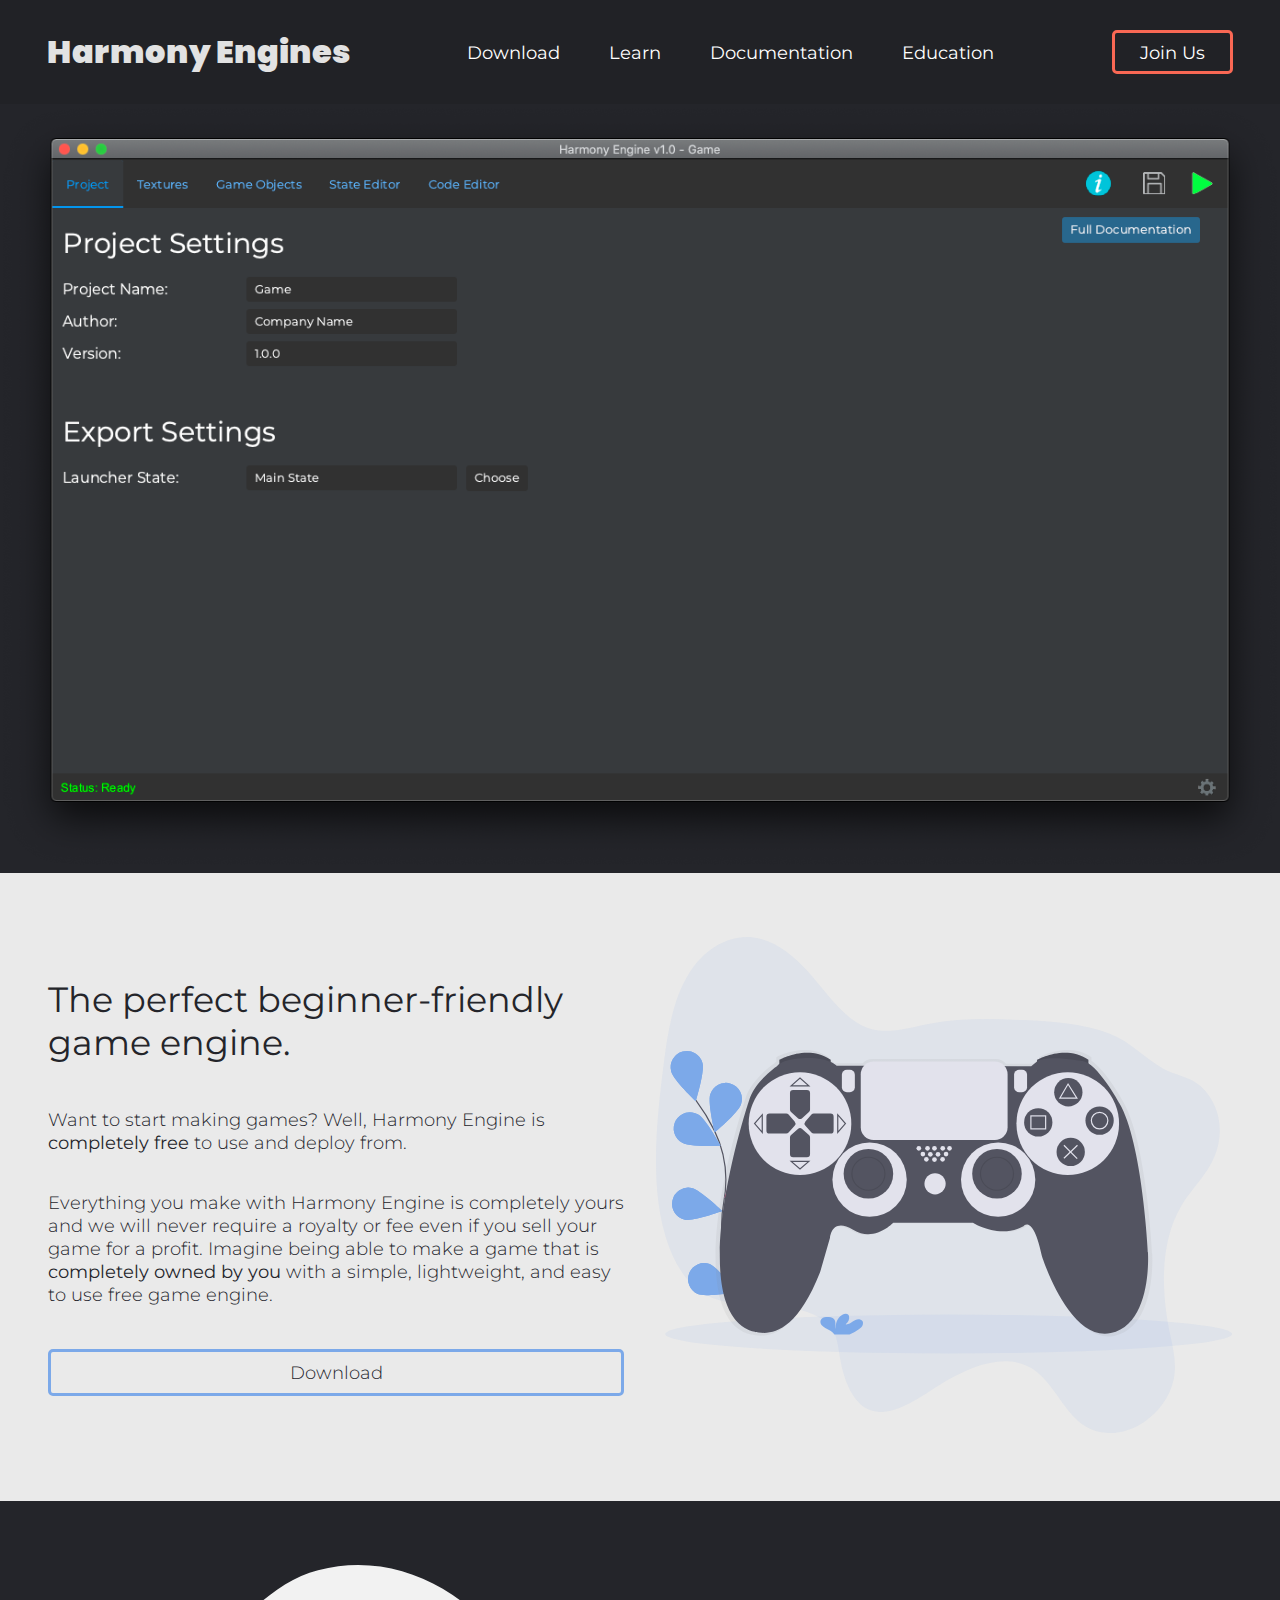
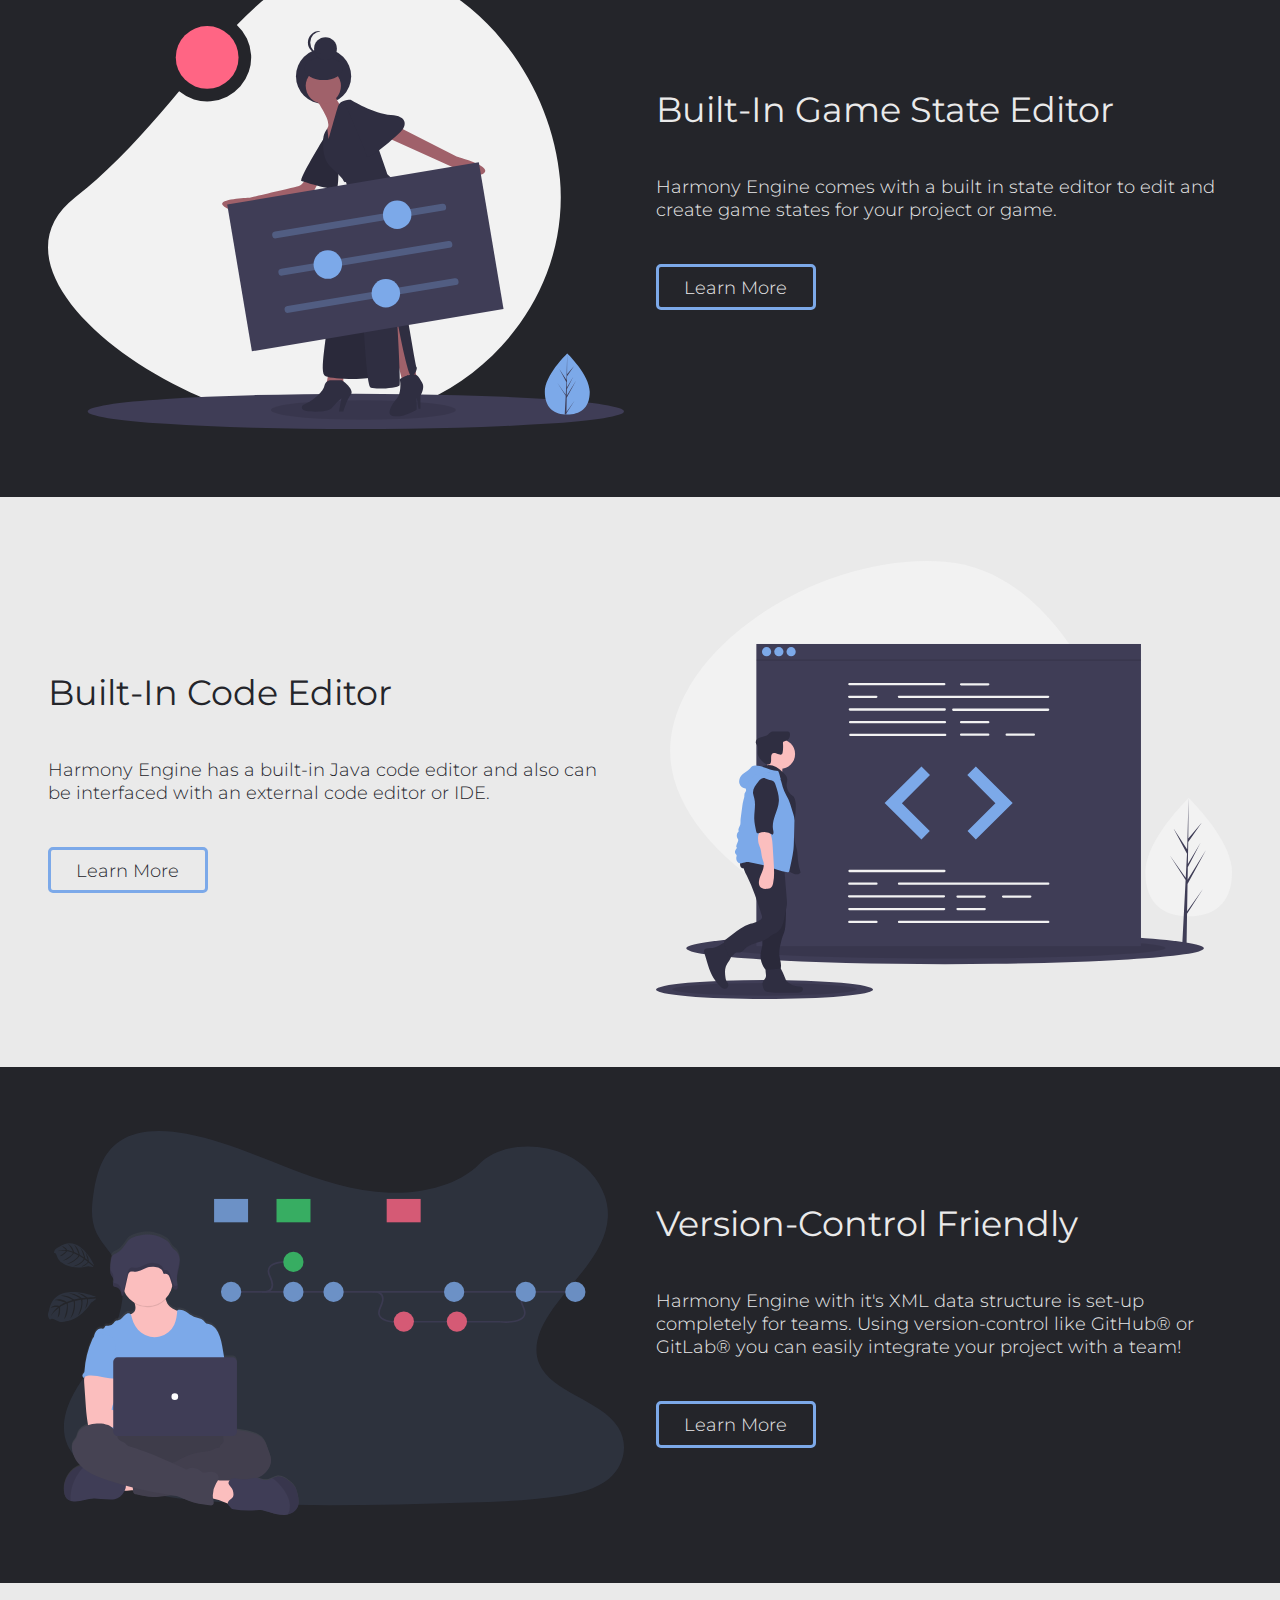
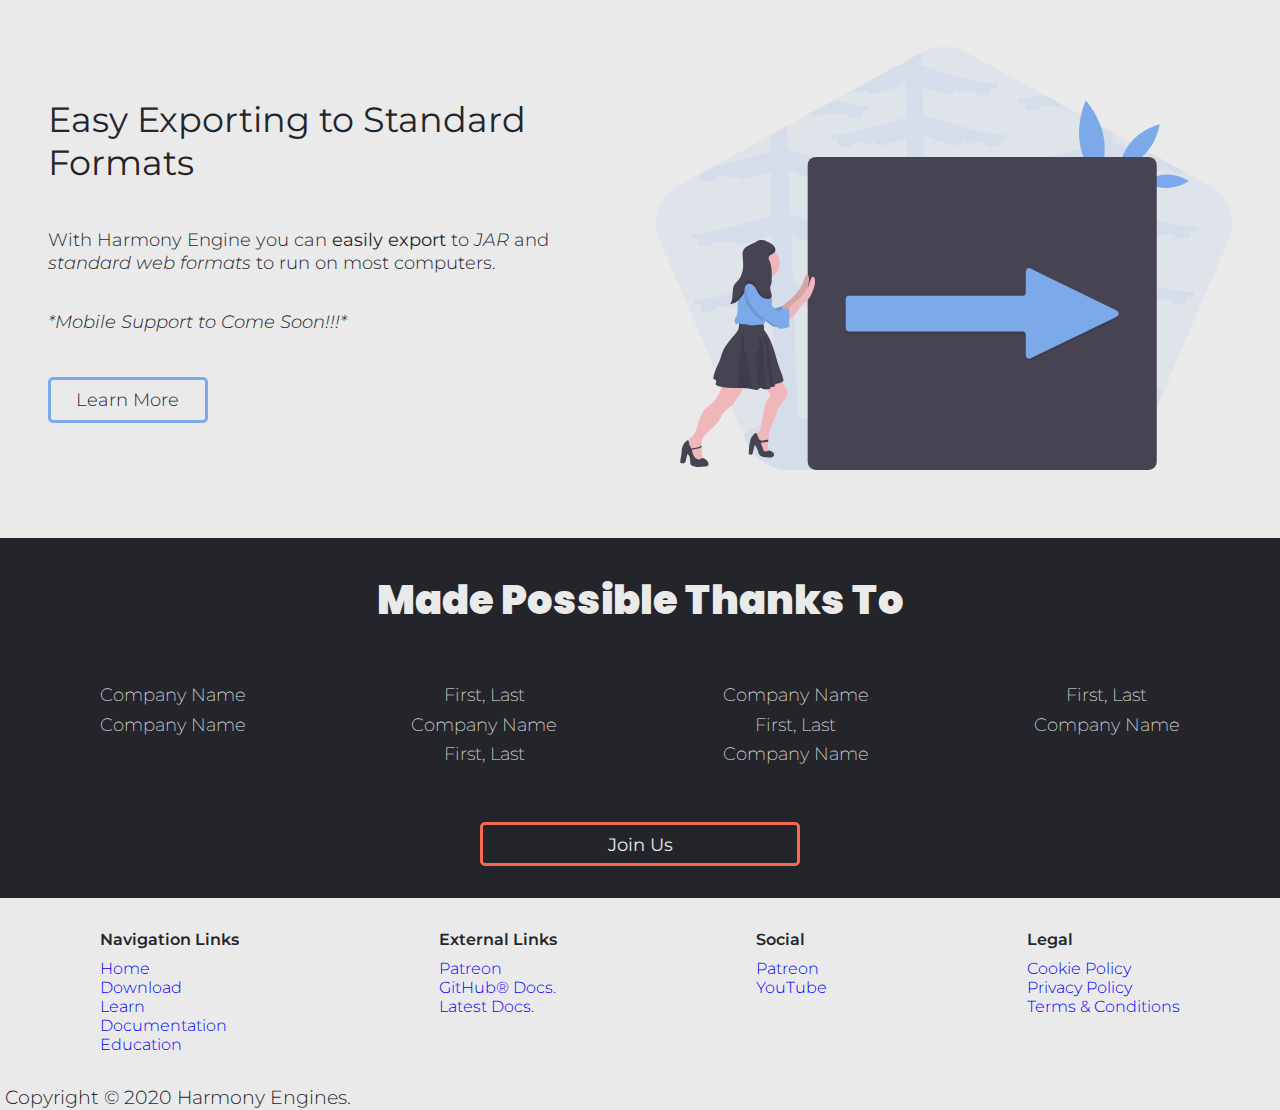
==== index.html @ 5ac85439 "Redesigned the lander page (without mobile-support yet)." ====
<!DOCTYPE html>
<html lang="en">
<head>
    <meta charset="UTF-8">
    <meta name="viewport" content="width=device-width, initial-scale=1.0">
    <title>Harmony Engines</title>

    <meta name="description" content="A simple, lightweight, and easy to use 2D game engine. Harmony allows you to get off the ground quickly and simply focus on making a game.">
    <meta name="keywords" content="HarmonyEngine, Game Engine, 2D, 2D Game Engine, Programming, Code, Computer, Game, Game Development, Game Design">

    <link rel="shortcut icon" type="image/x-icon" href="images/icons/favicon.png">
    <link rel="stylesheet" href="css/common.css">
    <link rel="stylesheet" href="css/index.css">
</head>
<body>
    <nav>
        <a href="/"><h1>Harmony Engines</h1></a>
        <ul>
            <a href="downalod">
                <li>Download</li>
            </a>
            <a href="learn">
                <li>Learn</li>
            </a>
            <a href="documentation">
                <li>Documentation</li>
            </a>
            <a href="education">
                <li>Education</li>
            </a>
        </ul>
        <a href="https://www.patreon.com/harmonyengine" target="_blank"><button><p>Join Us</p></button></a>
    </nav>

    <header>
        <img src="images/engine-mac.png" alt="Example of the engine.">
    </header>

    <section id="download" class="split light-section">
        <div class="info">
            <h1>The perfect beginner-friendly game engine.</h1>
            <p>Want to start making games? Well, Harmony Engine is <strong>completely free</strong> to use and deploy from.</p>
            <p>Everything you make with Harmony Engine is completely yours and we will never require a royalty or fee even if you sell your game for a profit. Imagine being able to make a game that is <strong>completely owned by you</strong> with a simple, lightweight, and easy to use free game engine.</p>
            <a href="download"><button style="width: 100%;"><p>Download</p></button></a>
        </div>

        <div class="graphic">
            <img src="images/unDraw/gaming.svg" alt="Game Controller">
        </div>
    </section>

    <section id="state-editor" class="split dark-section">
        <div class="graphic">
            <img src="images/unDraw/edit.svg" alt="Woman with a control slider">
        </div>

        <div class="info">
            <h1>Built-In Game State Editor</h1>
            <p>Harmony Engine comes with a built in state editor to edit and create game states for your project or game.</p>
            <a href="documentation"><button><p>Learn More</p></button></a>
        </div>
    </section>

    <section id="code-editor" class="split light-section">
        <div class="info">
            <h1>Built-In Code Editor</h1>
            <p>Harmony Engine has a built-in Java code editor and also can be interfaced with an external code editor or IDE.</p>
            <a href="documentation"><button><p>Learn More</p></button></a>
        </div>

        <div class="graphic">
            <img src="images/unDraw/code.svg" alt="Man looking at code">
        </div>
    </section>

    <section id="code-editor" class="split dark-section">
        <div class="graphic">
            <img src="images/unDraw/version-control.svg" alt="Man with a version control model">
        </div>

        <div class="info">
            <h1>Version-Control Friendly</h1>
            <p>Harmony Engine with it's XML data structure is set-up completely for teams. Using version-control like GitHub® or GitLab® you can easily integrate your project with a team!</p>
            <a href="documentation"><button><p>Learn More</p></button></a>
        </div>
    </section>

    <section id="export" class="split light-section">
        <div class="info">
            <h1>Easy Exporting to Standard Formats</h1>
            <p>With Harmony Engine you can <strong>easily export</strong> to <em>JAR</em> and <em>standard web formats</em> to run on most computers.</p>
            <p><em>*Mobile Support to Come Soon!!!*</em></p>
            <a href="documentation"><button><p>Learn More</p></button></a>
        </div>

        <div class="graphic">
            <img src="images/unDraw/export.svg" alt="Export buton with a woman">
        </div>
    </section>

    <section id="thanks" class="dark-section">
        <h1>Made Possible Thanks To</h1>
        <span class="sponsors">
            <p>Company Name</p>
            <p>First, Last</p>
            <p>Company Name</p>
            <p>First, Last</p>
            <p>Company Name</p>
            <p>Company Name</p>
            <p>First, Last</p>
            <p>Company Name</p>
            <p>First, Last</p>
            <p>Company Name</p>
        </span>
        <div>
            <a href="https://www.patreon.com/harmonyengine" target="_blank"><button><p>Join Us</p></button></a>
        </div>
    </section>

    <footer class="light-section">
        <div class="links">
            <ul>
                <li class="title">Navigation Links</li>
                <a href=""><li>Home</li></a>
                <a href=""><li>Download</li></a>
                <a href=""><li>Learn</li></a>
                <a href=""><li>Documentation</li></a>
                <a href=""><li>Education</li></a>
            </ul>

            <ul>
                <li class="title">External Links</li>
                <a href=""><li>Patreon</li></a>
                <a href=""><li>GitHub® Docs.</li></a>
                <a href=""><li>Latest Docs.</li></a>
            </ul>

            <ul>
                <li class="title">Social</li>
                <a href=""><li>Patreon</li></a>
                <a href=""><li>YouTube</li></a>
            </ul>

            <ul>
                <li class="title">Legal</li>
                <a href=""><li>Cookie Policy</li></a>
                <a href=""><li>Privacy Policy</li></a>
                <a href=""><li>Terms & Conditions</li></a>
            </ul>
        </div>
        <h3>Copyright © 2020 Harmony Engines.</h3>
    </footer>
</body>
</html>
---- css/common.css ----
@import url('https://fonts.googleapis.com/css2?family=Poppins:wght@900&display=swap');
@import url('https://fonts.googleapis.com/css2?family=Montserrat:wght@200;300;400;500&display=swap');

* {
	box-sizing: border-box;
	margin: 0;
	padding: 0;
}

html, body {
	margin: 0;
	overflow-x: hidden;
}

::-webkit-scrollbar {
    background: transparent;
    width: 0px;
}

/*** DEFAULTS ***/

button {
	padding: 0.65em 1.9em;
	background-color: transparent;
	border: solid 3px #7ca9e9;
	border-radius: 5px;
	color: #ffffff;
	cursor: pointer;
	transition-duration: 0.3s;
	-moz-transition-duration: 0.3s;
	-webkit-transition-duration: 0.3s;
}

button:hover {
	background-color: #7ca9e9;
}

button.dark {
	color: #000000;
}

button p {
	font-size: 1.1rem;
	font-family: "Montserrat";
	margin: 0 !important;
}

section.split {
	display: flex;
	justify-content: space-around;
	align-items: center;
	font-family: "Montserrat";
	padding: 4em 2em;
}

section.split button {
	color: #24252A;
}

section.split div {
	width: 45vw;
}

section.split h1 {
	font-weight: 400;
	font-size: 2.2rem;
	margin: 0 0 1.25em 0;
}

section.split p {
	margin: 0 0 2em 0;
	font-size: 1.15rem;
	font-weight: 300;
}

section.split img {
	width: 100%;
	height: auto;
}

section.split button {
	margin: 0.5em 0 0 0;
}

.light-section {
	background-color: #eaeaea;
	color: #24252A !important;
}


.dark-section {
	background-color: #24252A;
	color: #eaeaea !important;
}

.light-section button p { color: #24252A !important; }
.dark-section button p { color: #eaeaea !important; }

/*** NAV BAR ***/

nav {
	background-color: #212226;
	display: flex;
	justify-content: space-around;
	align-items: center;
	color: #ffffff;
	padding: 1.75em 0;
}

nav a {
	text-decoration: none;
}

nav h1 {
	color: #e2e2e2;
	width: 100%;
	font-family: "Poppins";
	font-weight: 900;
}

nav ul {
	list-style: none;
	display: flex;
	justify-content: space-around;
	width: 45vw;
}

nav ul li {
	font-size: 1.1rem;
	color: #ffffff;
	font-family: "Montserrat";
	font-weight: 400;
	transition-duration: 0.2s;
	-moz-transition-duration: 0.2s;
	-webkit-transition-duration: 0.2s;
}

nav ul li:hover {
	color: #7ca9e9;
}

nav button, #thanks button {
	border-color: #f96854;
}

nav button:hover, #thanks button:hover { background-color: #f96854; }

/*** FOOTER ***/

footer .links {
	display: flex;
	justify-content: space-around;
}

footer .links ul {
	list-style: none;
	font-family: "Montserrat";
	font-weight: 300;
	margin: 2em 0;
}

footer .links ul .title {
	font-weight: 600;
	margin: 0 0 0.6em 0;
}

footer .links ul a {
	color: blue;
	text-decoration: none;
}

footer .links ul a:hover { text-decoration: underline; }

footer h3 {
	font-family: "Montserrat";
	font-weight: 300;
	padding: 0 0 0.05em 0.25em;
}

/*** THANKS ***/

#thanks {
	padding: 2em 0;
	text-align: center;
}

#thanks h1 {
	font-family: "Poppins";
	font-weight: 900;
	font-size: 2.5rem;
	margin: 0 0 1.25em 0;
}

#thanks .sponsors p {
	font-family: "Montserrat";
	font-weight: 200;
	font-size: 1.1rem;
	display: inline-block;
	width: 24vw;
	margin: 0.25em 0;
}

#thanks button {
	margin: 4em 0 0 0;
	width: 25vw;
}
---- css/index.css ----
header {
	text-align: center;
	background-color: #24252A;
}

header img {
	width: 100vw;
	height: auto;
}
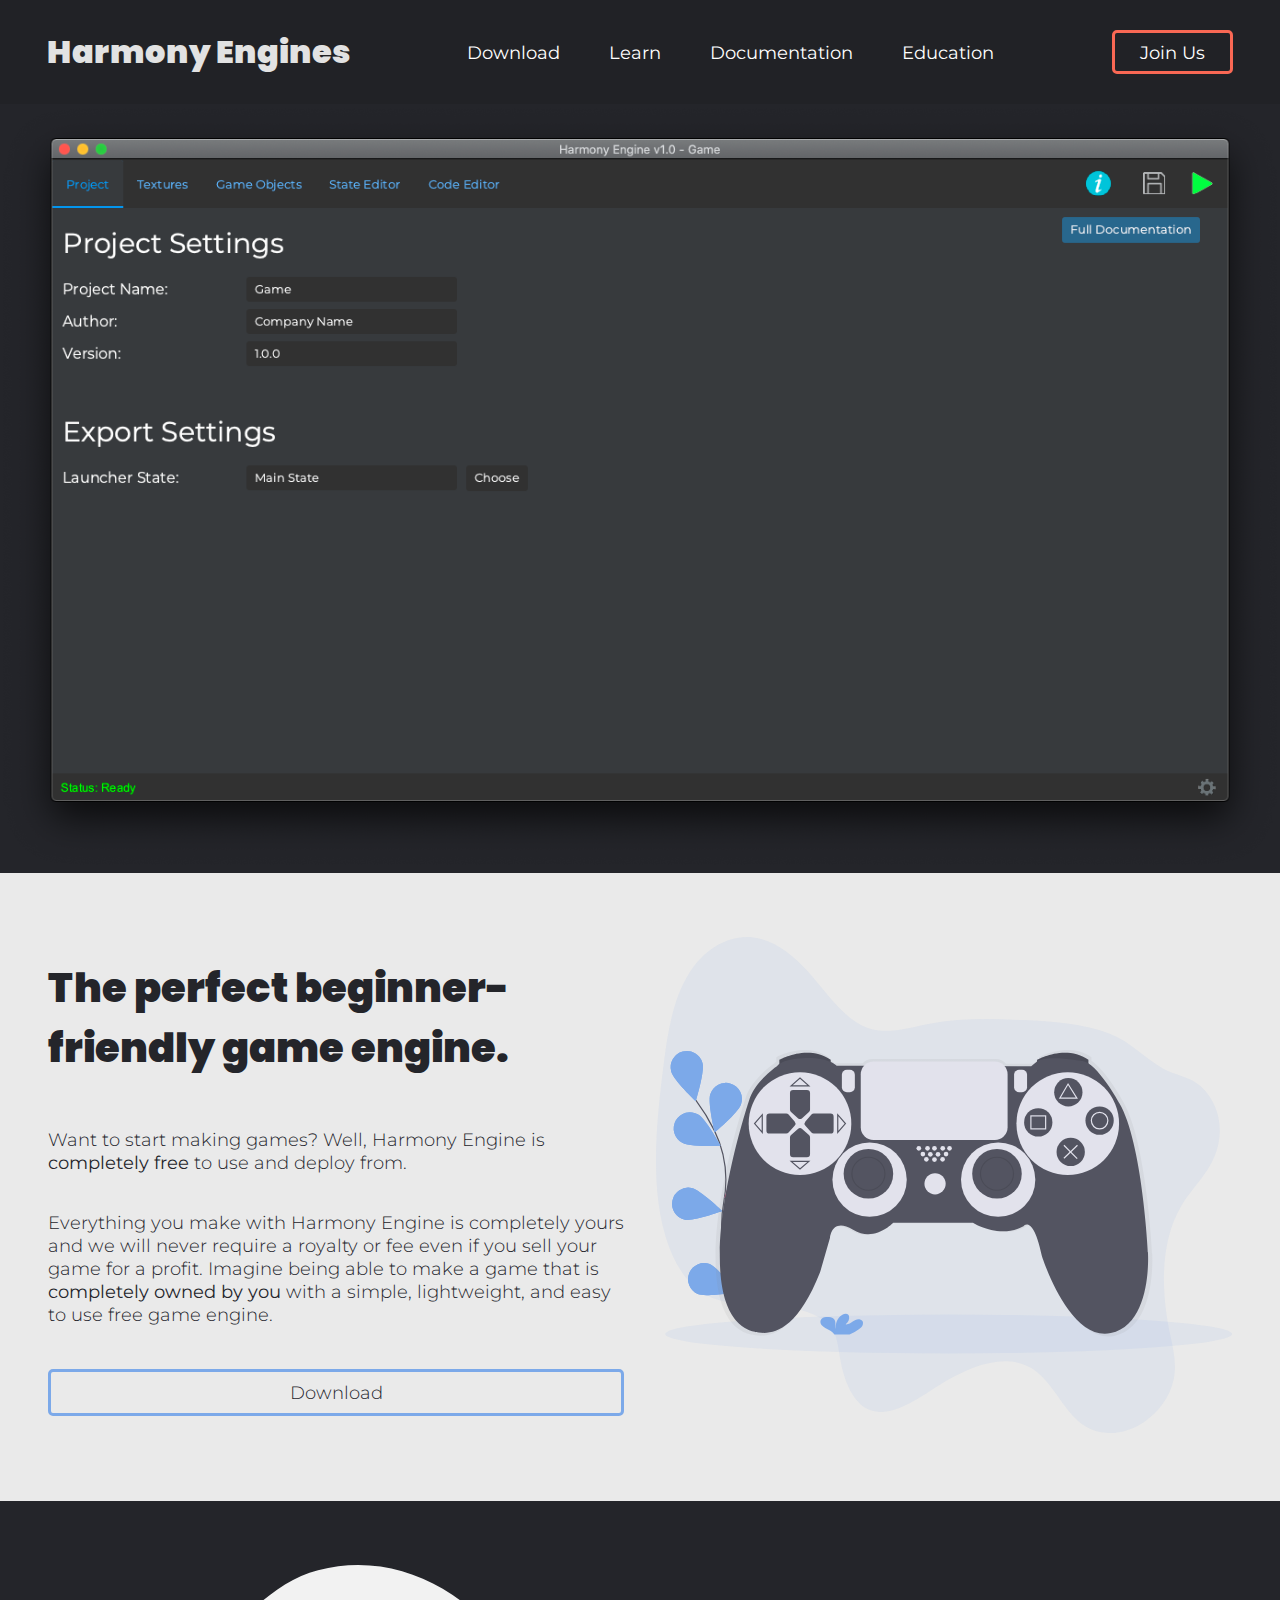
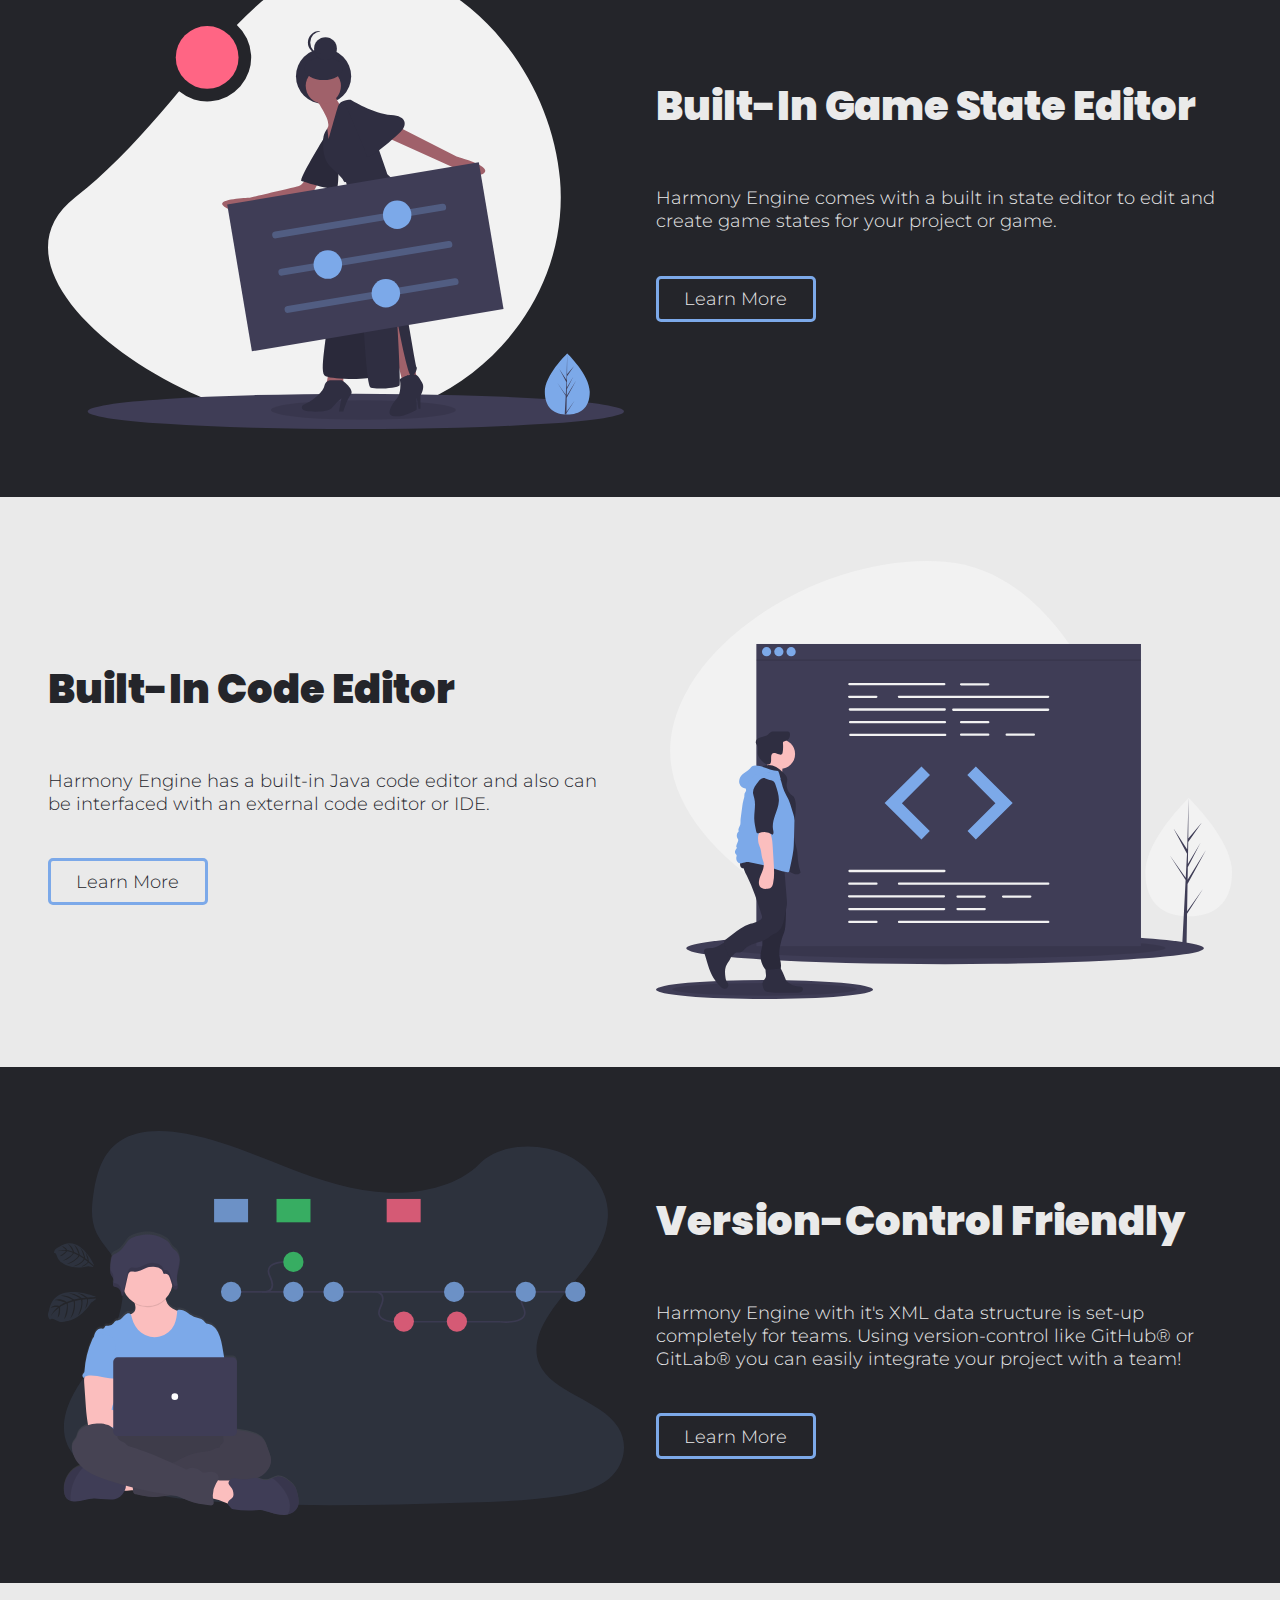
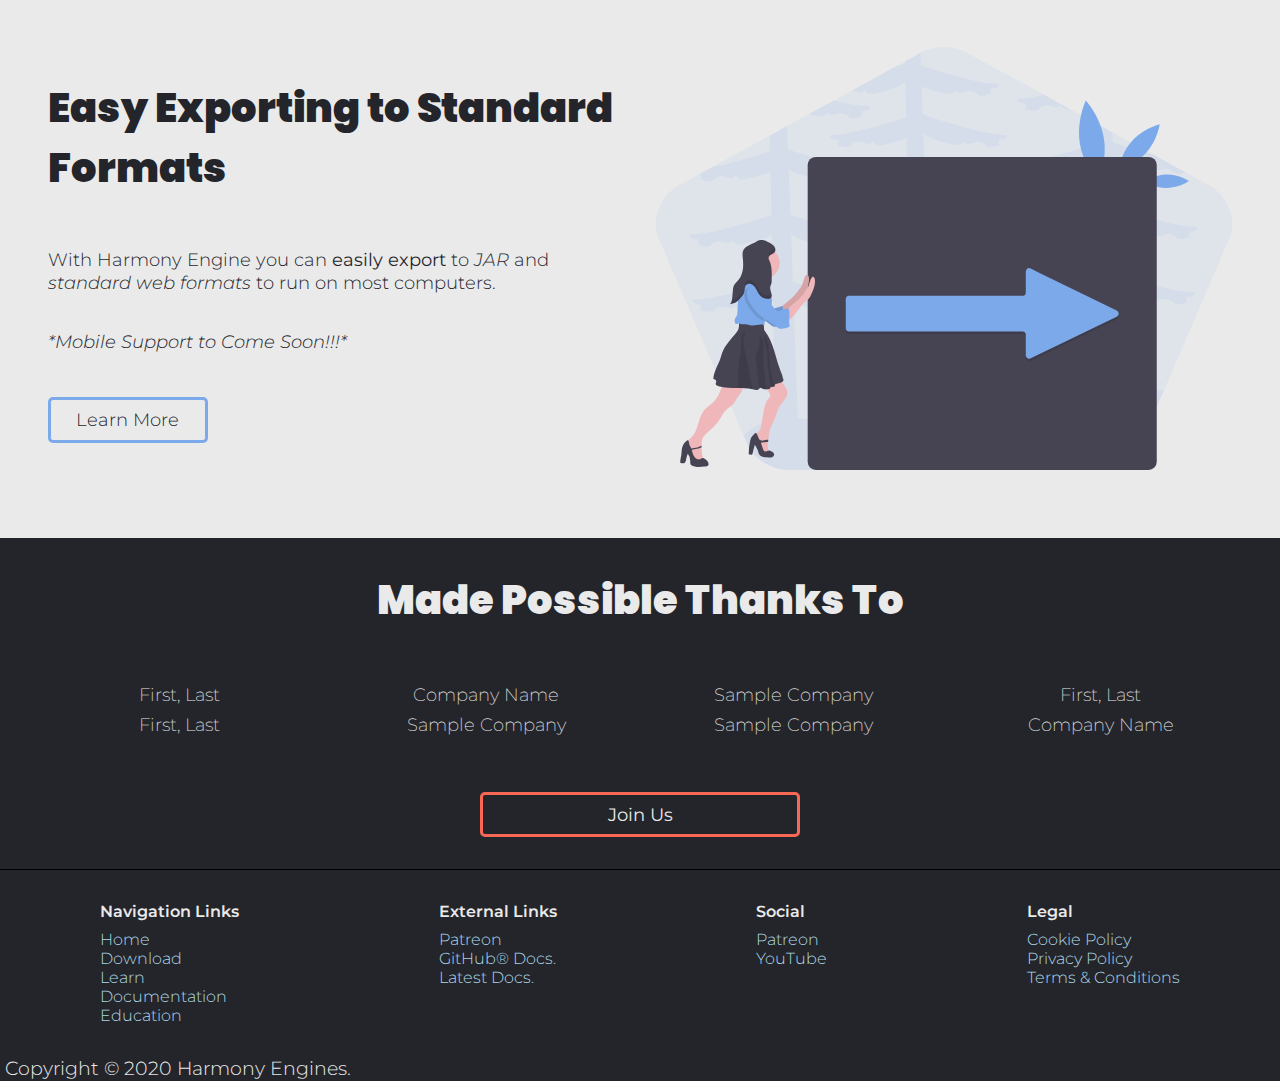
==== commit 04ef2e9b: "Added in the thanks" ====
--- a/index.html
+++ b/index.html
@@ -100,24 +100,15 @@
 
     <section id="thanks" class="dark-section">
         <h1>Made Possible Thanks To</h1>
-        <span class="sponsors">
-            <p>Company Name</p>
-            <p>First, Last</p>
-            <p>Company Name</p>
-            <p>First, Last</p>
-            <p>Company Name</p>
-            <p>Company Name</p>
-            <p>First, Last</p>
-            <p>Company Name</p>
-            <p>First, Last</p>
-            <p>Company Name</p>
-        </span>
+        <span class="sponsors"></span>
         <div>
             <a href="https://www.patreon.com/harmonyengine" target="_blank"><button><p>Join Us</p></button></a>
         </div>
     </section>
 
-    <footer class="light-section">
+    <div class="line black"></div>
+
+    <footer class="dark-section">
         <div class="links">
             <ul>
                 <li class="title">Navigation Links</li>
@@ -150,5 +141,7 @@
         </div>
         <h3>Copyright © 2020 Harmony Engines.</h3>
     </footer>
+
+    <script src="js/common.js"></script>
 </body>
 </html>--- a/css/common.css
+++ b/css/common.css
@@ -62,9 +62,15 @@
 }
 
 section.split h1 {
-	font-weight: 400;
-	font-size: 2.2rem;
+	font-weight: 900;
+	font-size: 2.5rem;
 	margin: 0 0 1.25em 0;
+	font-family: "Poppins";
+}
+
+section.split#header h1 {
+	font-size: 4rem;
+	margin-bottom: 0;
 }
 
 section.split p {
@@ -87,7 +93,6 @@
 	color: #24252A !important;
 }
 
-
 .dark-section {
 	background-color: #24252A;
 	color: #eaeaea !important;
@@ -95,6 +100,15 @@
 
 .light-section button p { color: #24252A !important; }
 .dark-section button p { color: #eaeaea !important; }
+
+@media only screen and (max-width: 585px) {
+	.split .graphic { display: none; }
+	.split .info { width: 100%; }
+}
+
+.line { height: 1px; }
+.white { background-color: #ffffff }
+.black { background-color: #000000; }
 
 /*** NAV BAR ***/
 
@@ -135,15 +149,28 @@
 	-webkit-transition-duration: 0.2s;
 }
 
+nav ul a li.selected { color: #7ca9e9; }
+nav ul a li.selected:hover { color: #ffffff; }
+
 nav ul li:hover {
 	color: #7ca9e9;
 }
 
-nav button, #thanks button {
+nav button, #thanks button, .red-btn {
 	border-color: #f96854;
 }
 
-nav button:hover, #thanks button:hover { background-color: #f96854; }
+nav button:hover, #thanks button:hover, .red-btn:hover { background-color: #f96854; }
+
+@media only screen and (max-width: 890px) {
+	nav ul { display: none; }
+}
+
+@media only screen and (max-width: 490px) {
+	nav button { display: none; }
+	nav h1 { width: 100vw; text-align: center; }
+}
+
 
 /*** FOOTER ***/
 
@@ -175,6 +202,22 @@
 	font-family: "Montserrat";
 	font-weight: 300;
 	padding: 0 0 0.05em 0.25em;
+}
+
+footer.dark-section .links ul a {
+	color: lightblue;
+}
+
+@media only screen and (max-width: 575px) {
+	footer .links {
+		display: block;
+		text-align: center;
+	}
+
+	footer .links ul {
+		padding: 1.2em 0;
+		margin: 0;
+	}
 }
 
 /*** THANKS ***/
@@ -203,4 +246,16 @@
 #thanks button {
 	margin: 4em 0 0 0;
 	width: 25vw;
+}
+
+#thanks button p {
+	width: 100% !important;
+}
+
+@media only screen and (max-width: 500px) {
+	#thanks button { width: 50vw; }
+}
+
+@media only screen and (max-width: 400px) {
+	#thanks .sponsors p { width: 45vw; }
 }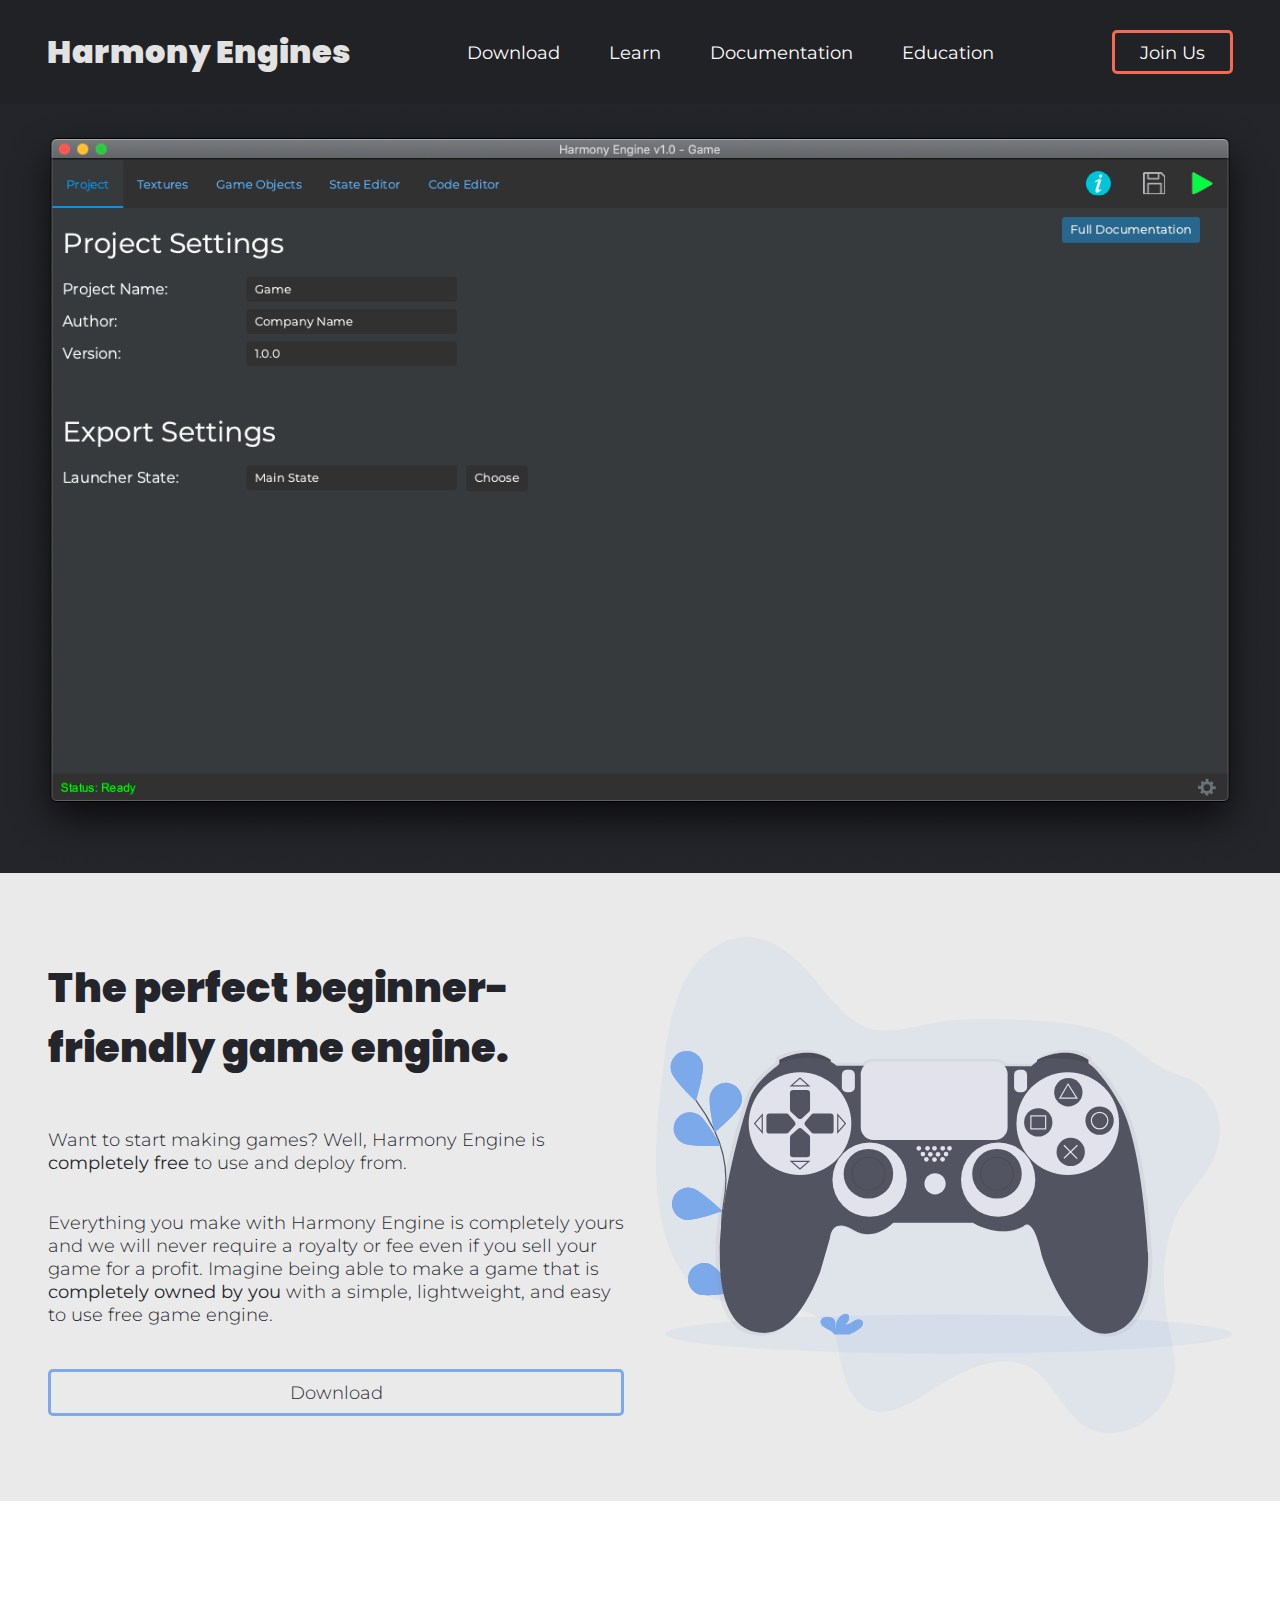
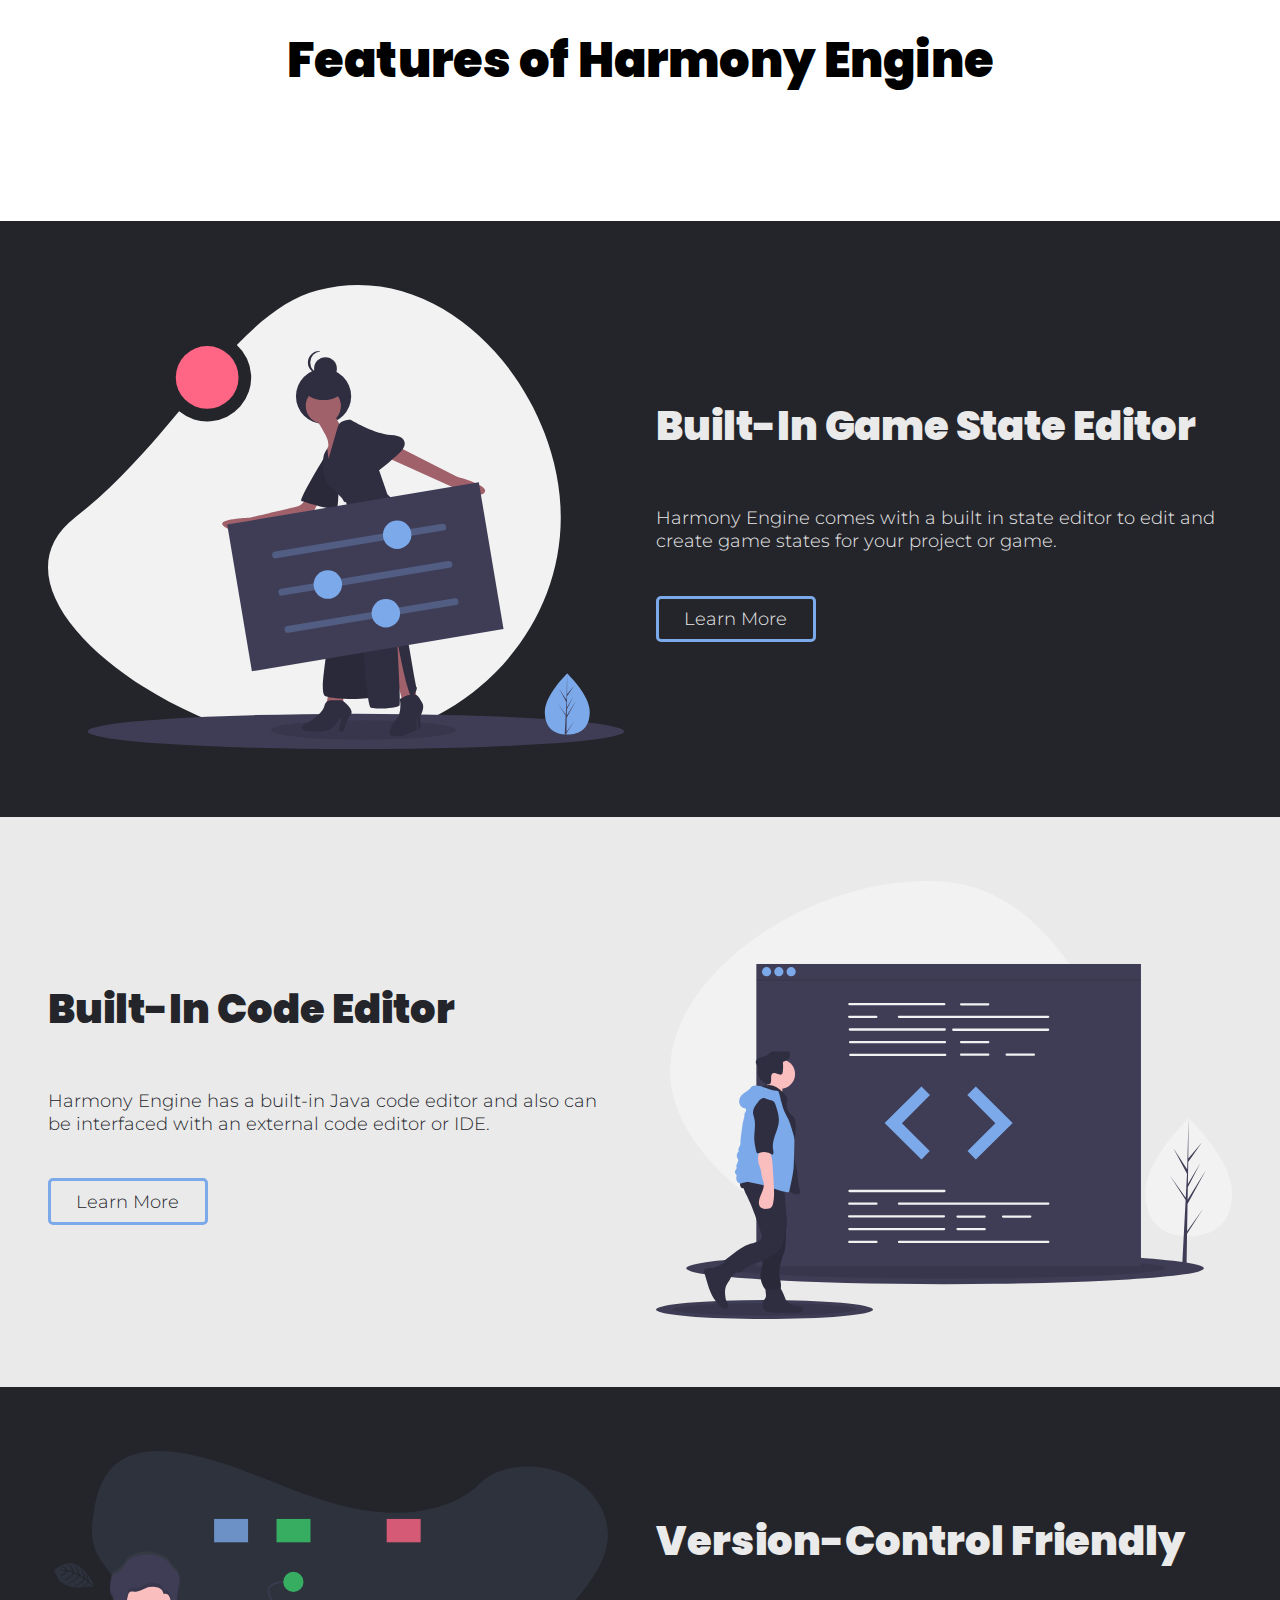
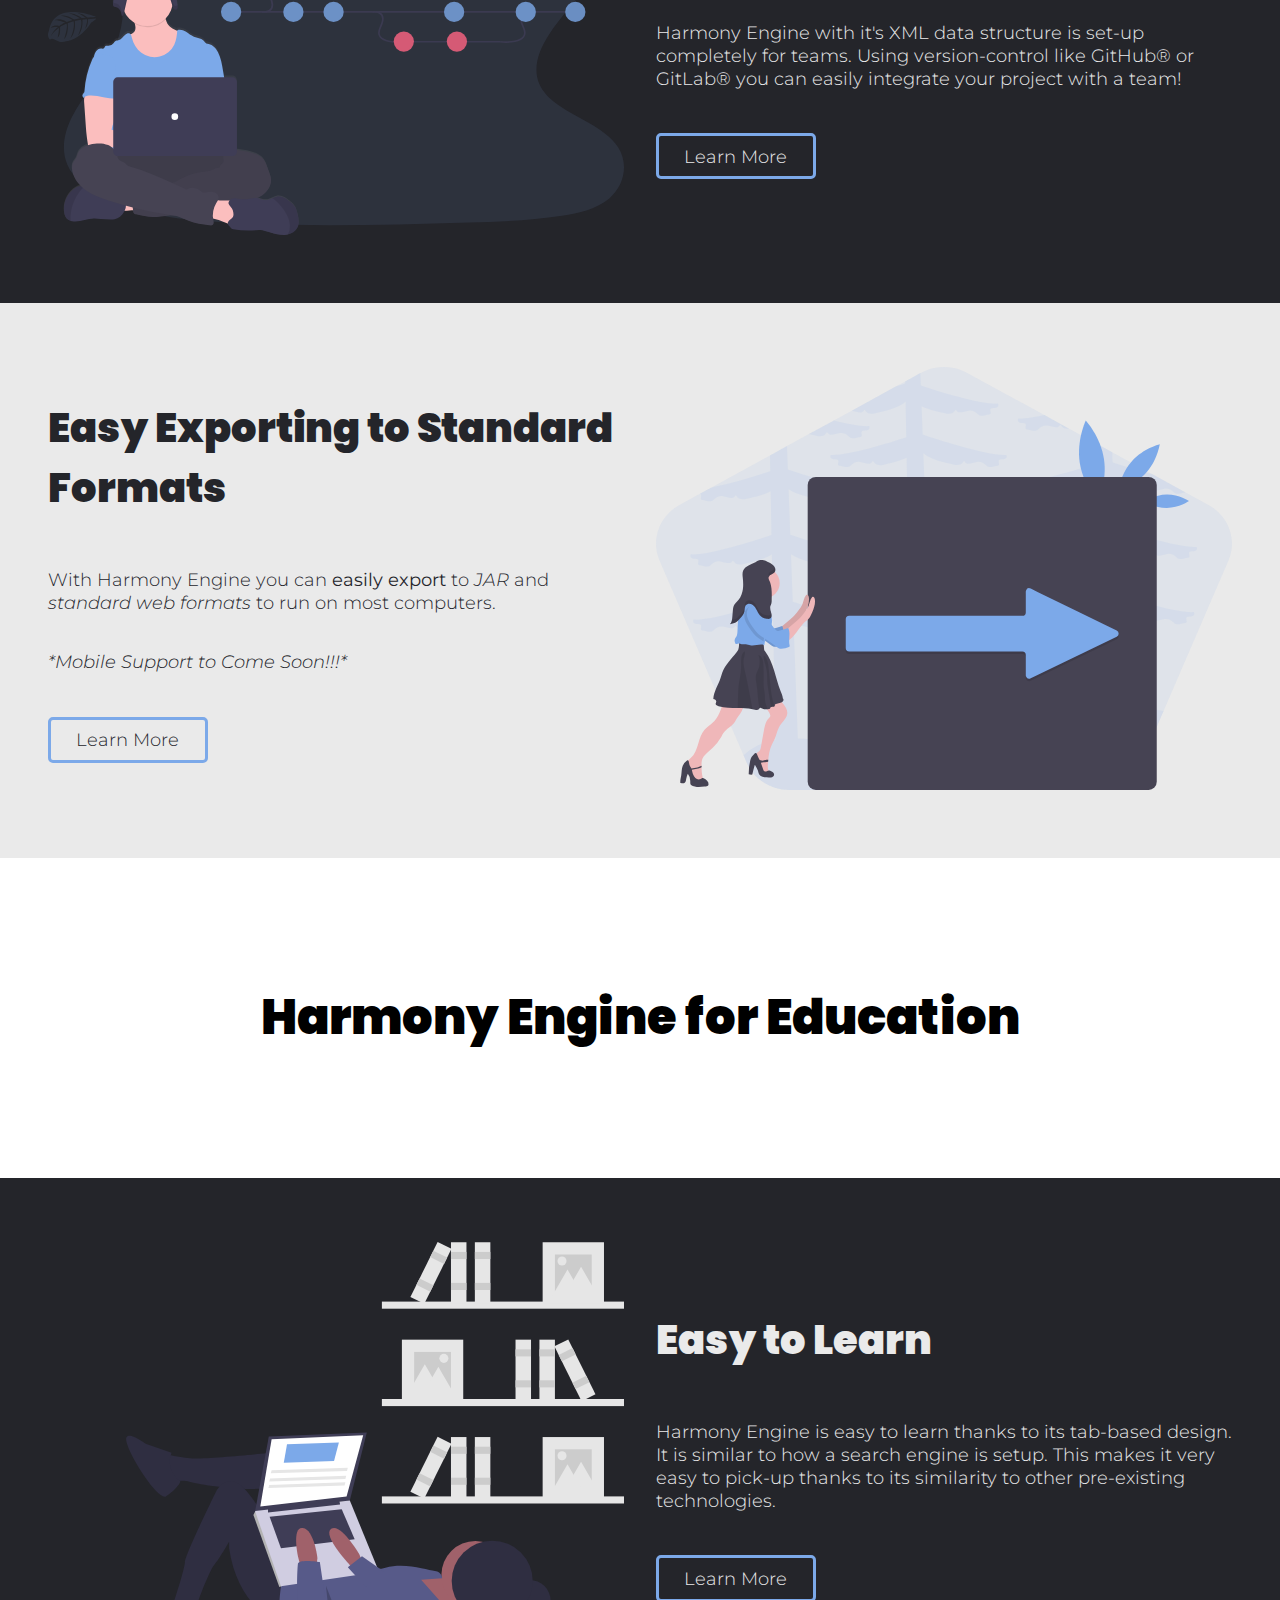
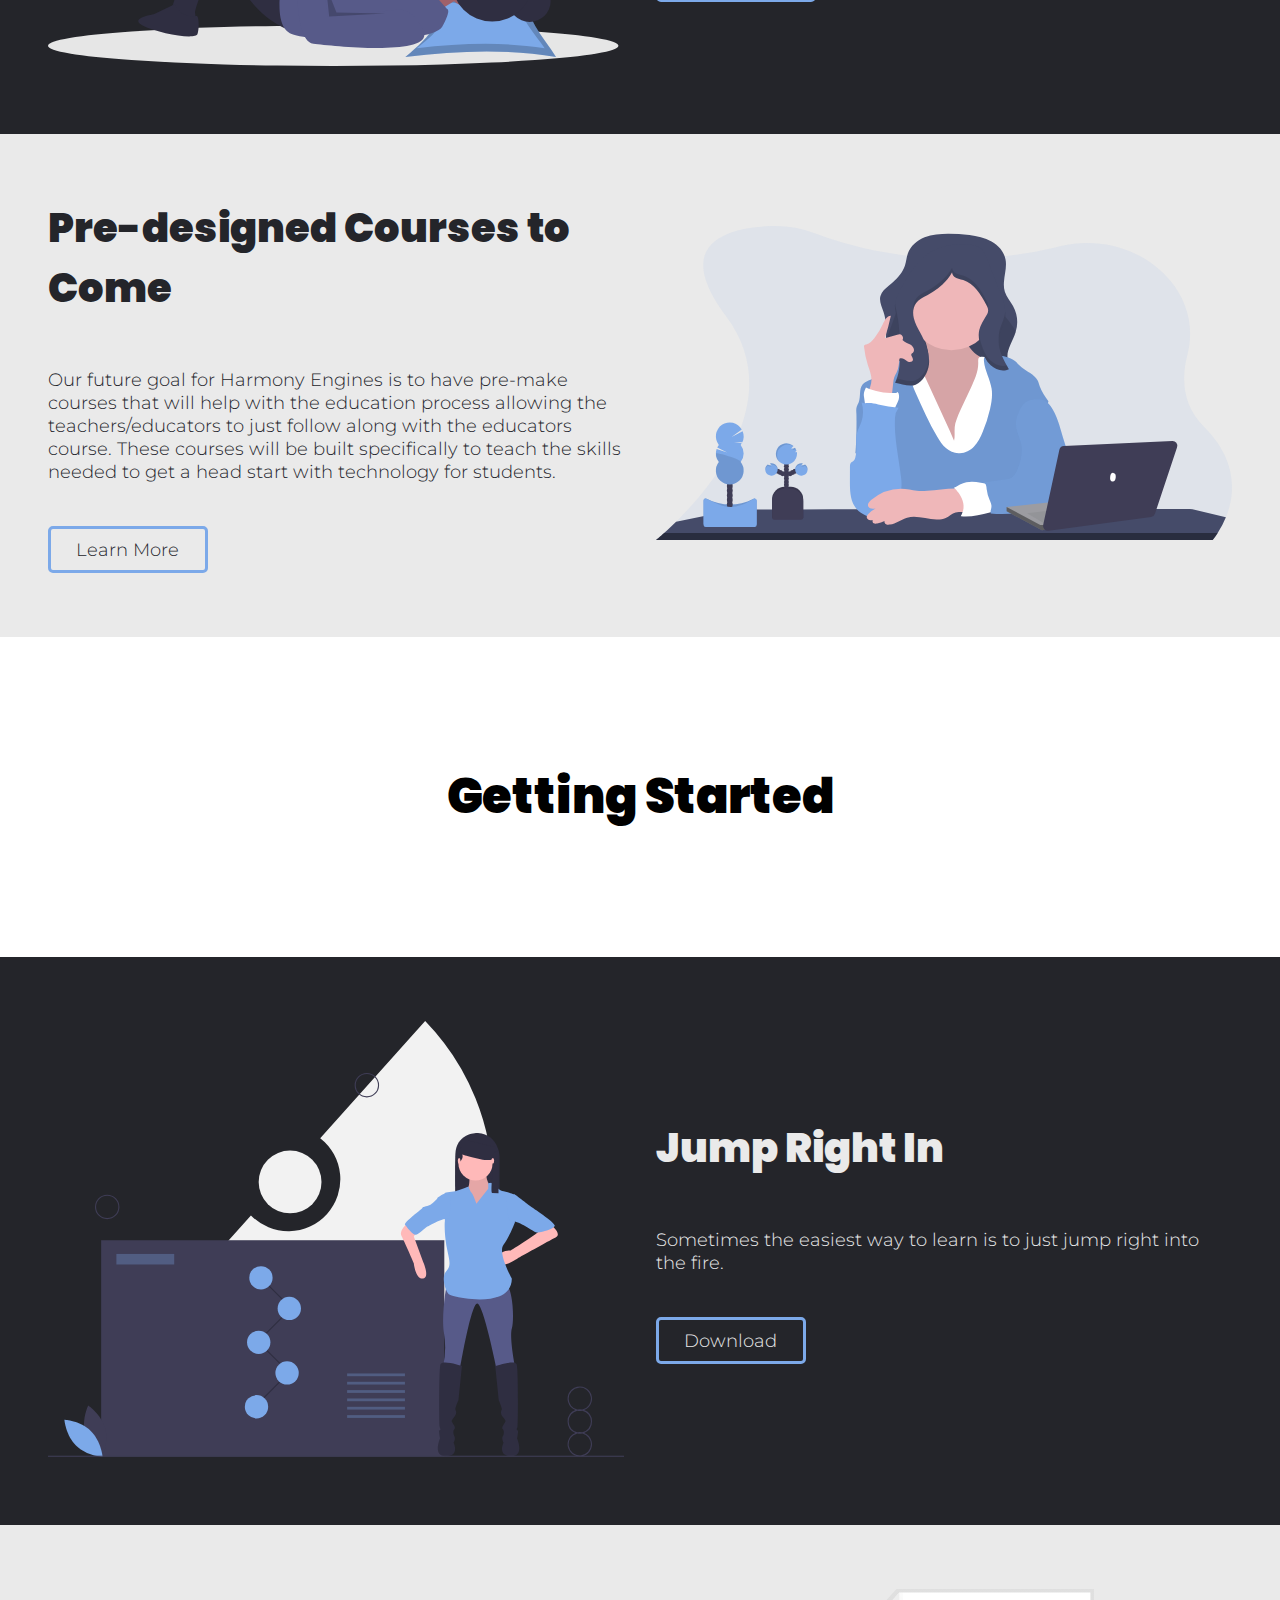
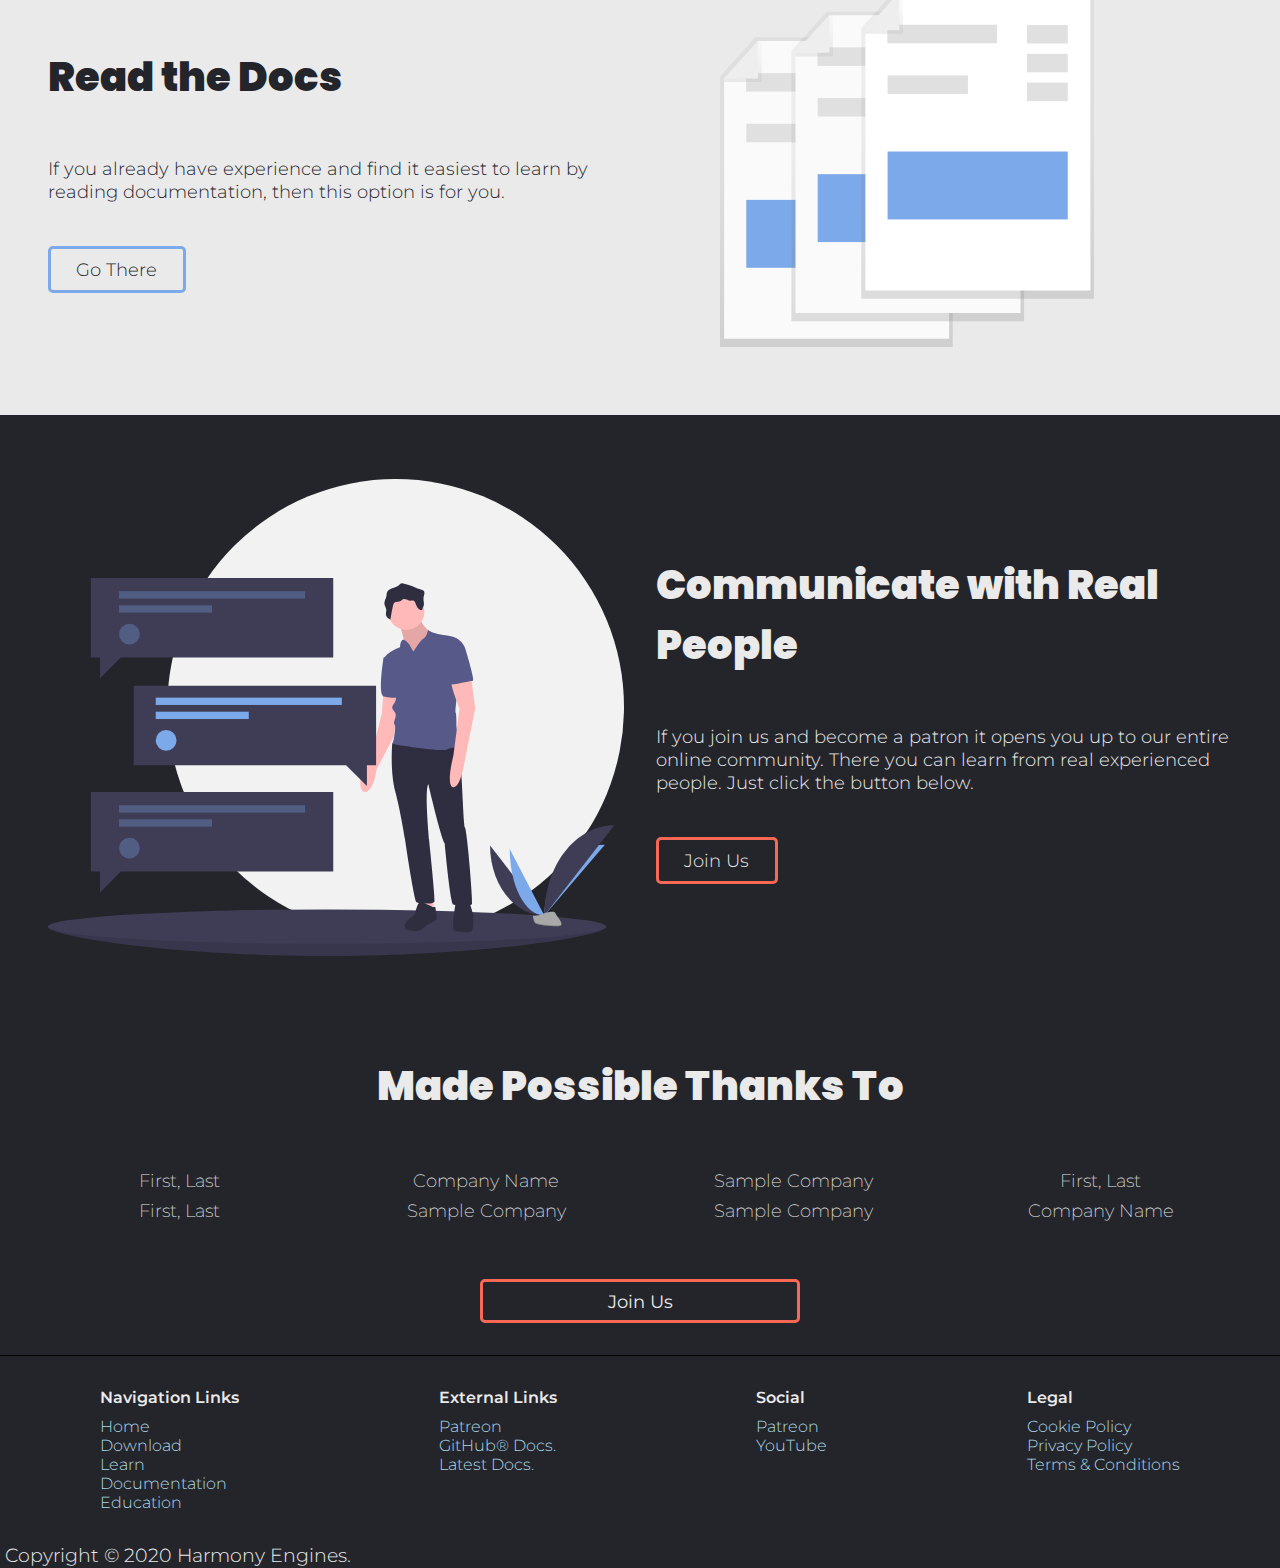
==== commit fc1bc892: "Added lots of new content to the home page" ====
--- a/index.html
+++ b/index.html
@@ -49,6 +49,10 @@
         </div>
     </section>
 
+    <section class="parallax" style="background-image: url('images/backgrounds/blueprint.jpg');">
+        <h1>Features of Harmony Engine</h1>
+    </section>
+
     <section id="state-editor" class="split dark-section">
         <div class="graphic">
             <img src="images/unDraw/edit.svg" alt="Woman with a control slider">
@@ -94,7 +98,68 @@
         </div>
 
         <div class="graphic">
-            <img src="images/unDraw/export.svg" alt="Export buton with a woman">
+            <img src="images/unDraw/export.svg" alt="Export button with a woman">
+        </div>
+    </section>
+
+    <section class="parallax" style="background-image: url('images/backgrounds/colorful.jpg')">
+        <h1>Harmony Engine for Education</h1>
+    </section>
+
+    <section id="easy-to-learn" class="split dark-section">
+        <div class="graphic">
+            <img src="images/unDraw/researching.svg" alt="A Woman Researching">
+        </div>
+        <div class="info">
+            <h1>Easy to Learn</h1>
+            <p>Harmony Engine is easy to learn thanks to its tab-based design. It is similar to how a search engine is setup. This makes it very easy to pick-up thanks to its similarity to other pre-existing technologies.</p>
+            <a href="learn"><button><p>Learn More</p></button></a>
+        </div>
+    </section>
+
+    <section id="courses" class="split light-section">
+        <div class="info">
+            <h1>Pre-designed Courses to Come</h1>
+            <p>Our future goal for Harmony Engines is to have pre-make courses that will help with the education process allowing the teachers/educators to just follow along with the educators course. These courses will be built specifically to teach the skills needed to get a head start with technology for students.</p>
+            <a href="learn"><button><p>Learn More</p></button></a>
+        </div>
+        <div class="graphic"><img src="images/unDraw/teacher.svg" alt="Teacher sitting at a desk"></div>
+    </section>
+
+    <section class="parallax" style="background-image: url('images/backgrounds/books.jpg');">
+        <h1>Getting Started</h1>
+    </section>
+
+    <section id="jump-in" class="split dark-section">
+        <div class="graphic">
+            <img src="images/unDraw/easy.svg" alt="Woman with a graph.">
+        </div>
+        <div class="info">
+            <h1>Jump Right In</h1>
+            <p>Sometimes the easiest way to learn is to just jump right into the fire.</p>
+            <a href="download"><button><p>Download</p></button></a>
+        </div>
+    </section>
+
+    <section id="docs" class="split light-section">
+        <div class="info">
+            <h1>Read the Docs</h1>
+            <p>If you already have experience and find it easiest to learn by reading documentation, then this option is for you.</p>
+            <a href="documentation"><button><p>Go There</p></button></a>
+        </div>
+        <div class="graphic">
+            <img src="images/unDraw/documentation.svg" alt="Layer of documents" style="width: 65%; margin: 0 0 0 4em">
+        </div>
+    </section>
+
+    <section id="discord" class="split dark-section">
+        <div class="graphic">
+            <img src="images/unDraw/online-communication.svg" alt="Online texting communication.">
+        </div>
+        <div class="info">
+            <h1>Communicate with Real People</h1>
+            <p>If you join us and become a patron it opens you up to our entire online community. There you can learn from real experienced people. Just click the button below.</p>
+            <a href="https://www.patreon.com/harmonyengine" target="_blank"><button class="red-btn"><p>Join Us</p></button></a>
         </div>
     </section>
 
--- a/css/common.css
+++ b/css/common.css
@@ -110,6 +110,25 @@
 .white { background-color: #ffffff }
 .black { background-color: #000000; }
 
+.parallax {
+	min-height: 20em;
+	display: flex;
+	justify-content: center;
+	align-items: center;
+
+	background-attachment: fixed;
+	background-position: center;
+	background-repeat: no-repeat;
+	background-size: cover;
+}
+
+.parallax h1 {
+	font-family: "Poppins";
+	font-weight: 900;
+	font-size: 3rem;
+}
+
+
 /*** NAV BAR ***/
 
 nav {
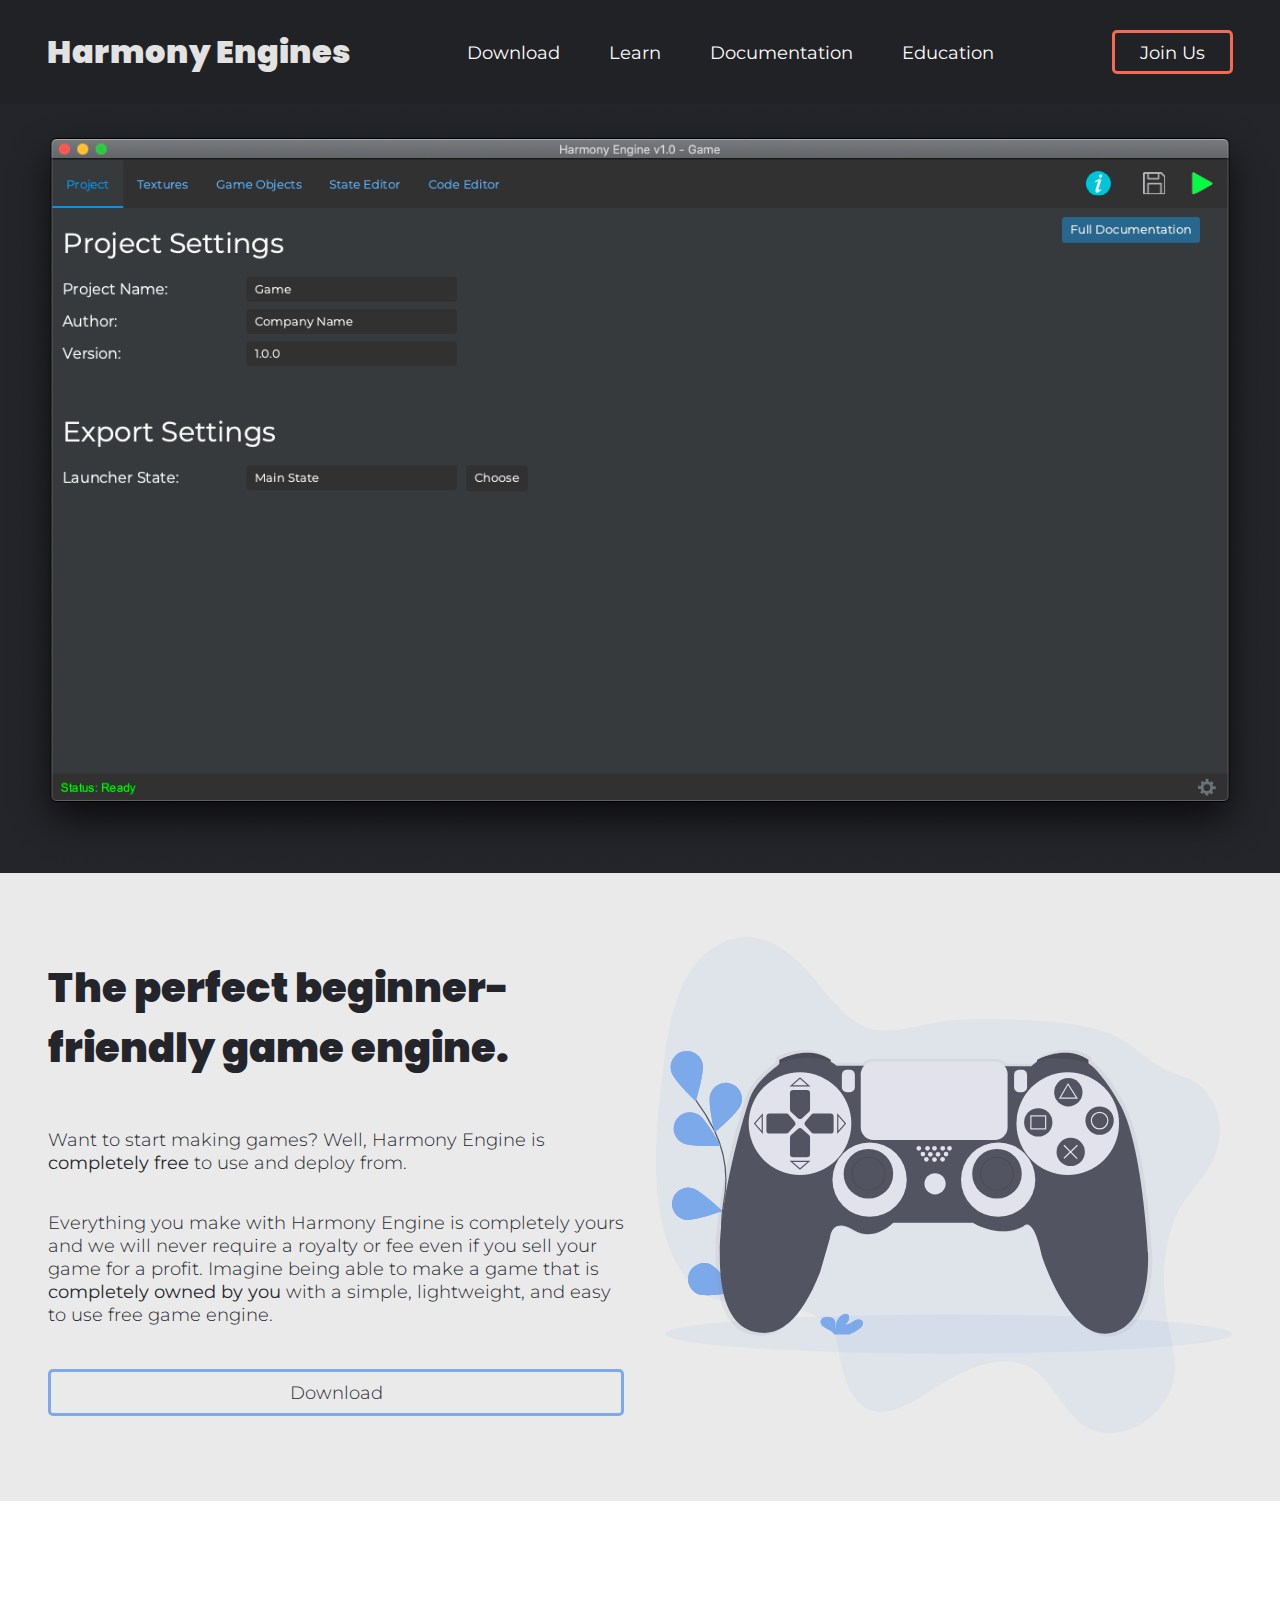
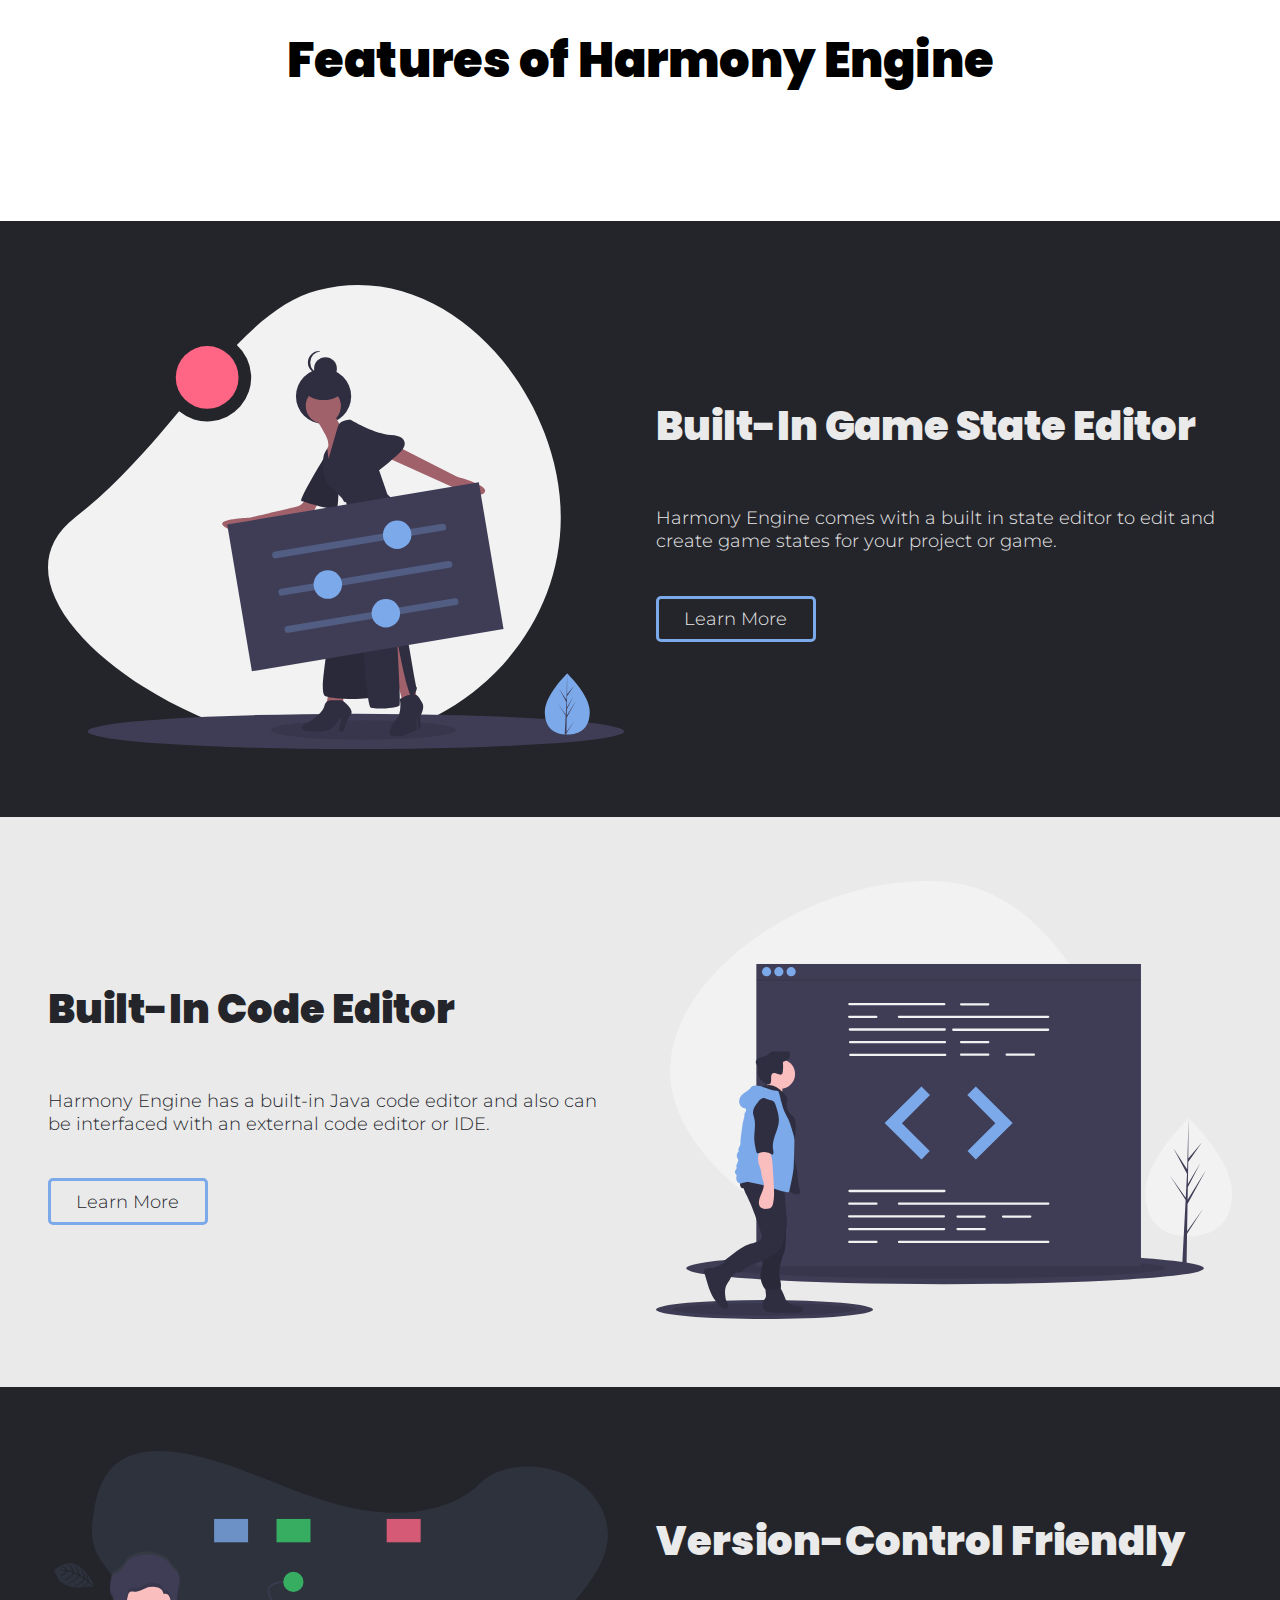
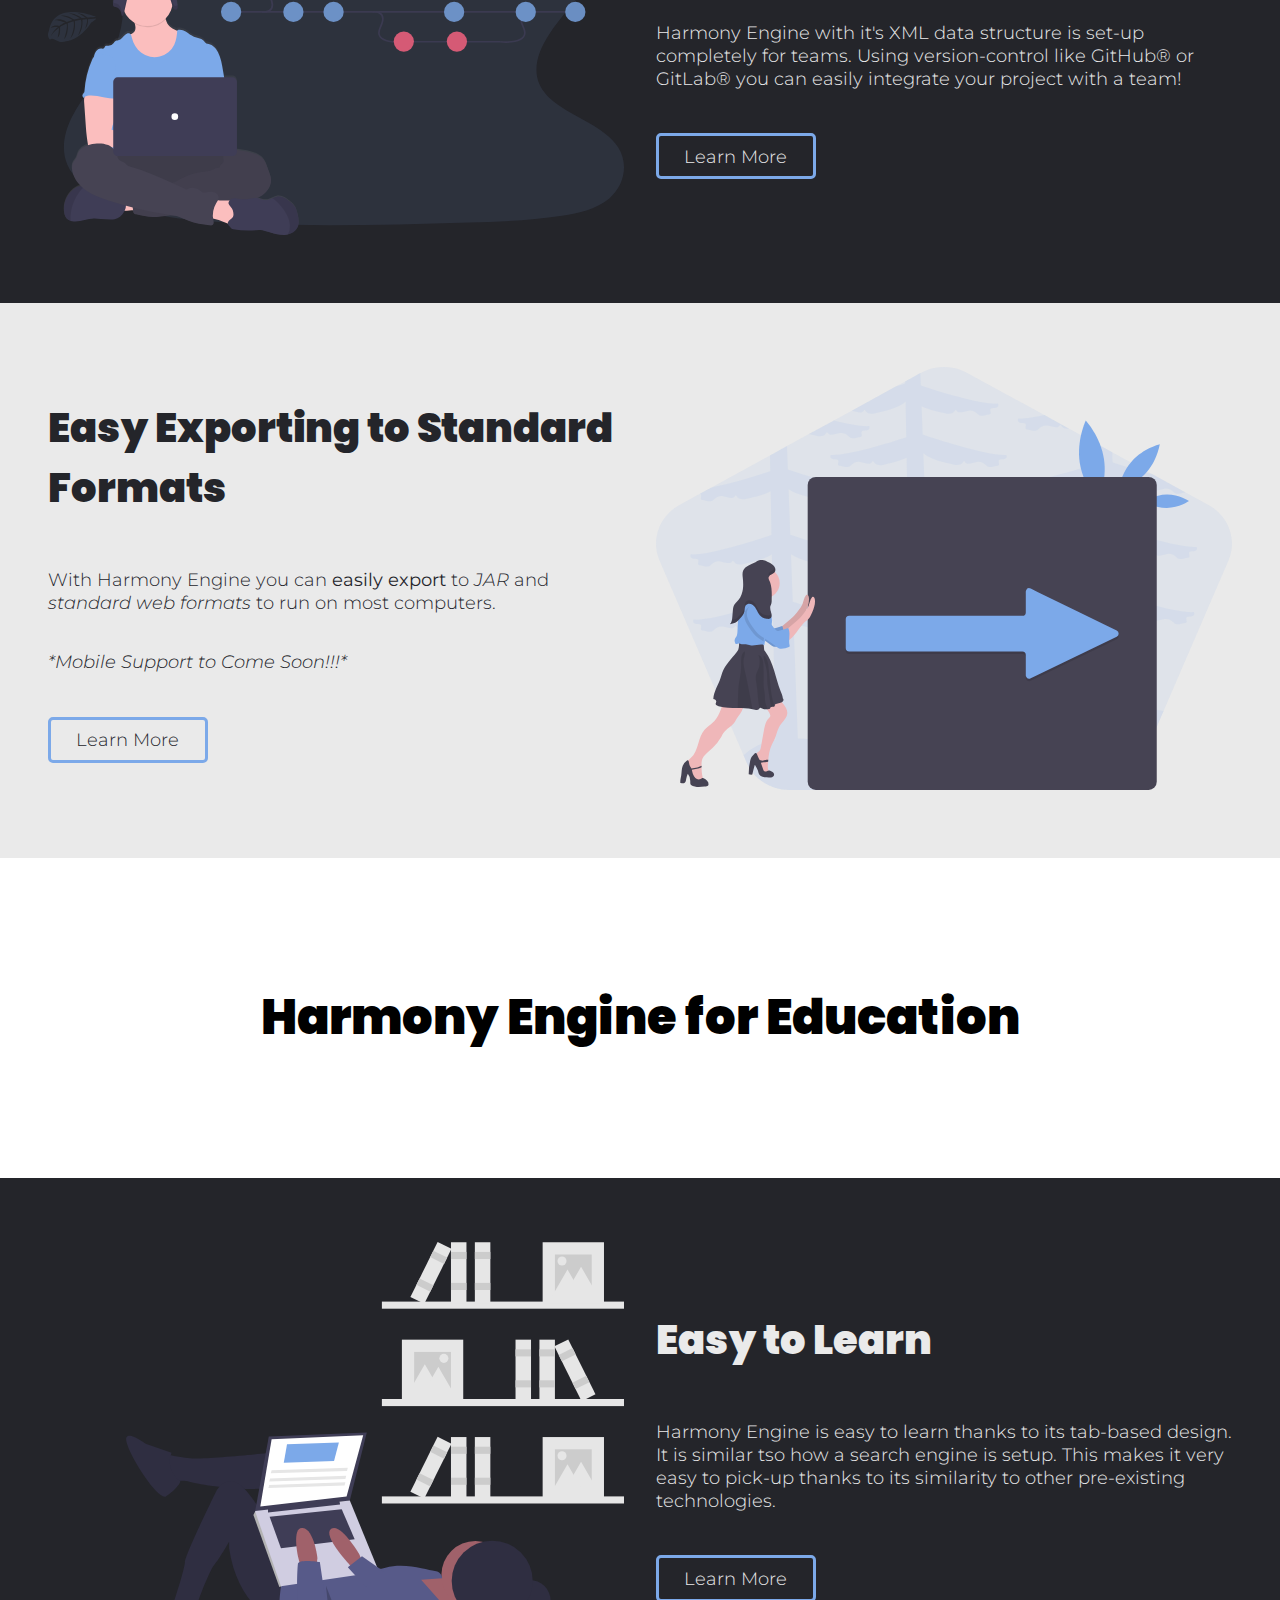
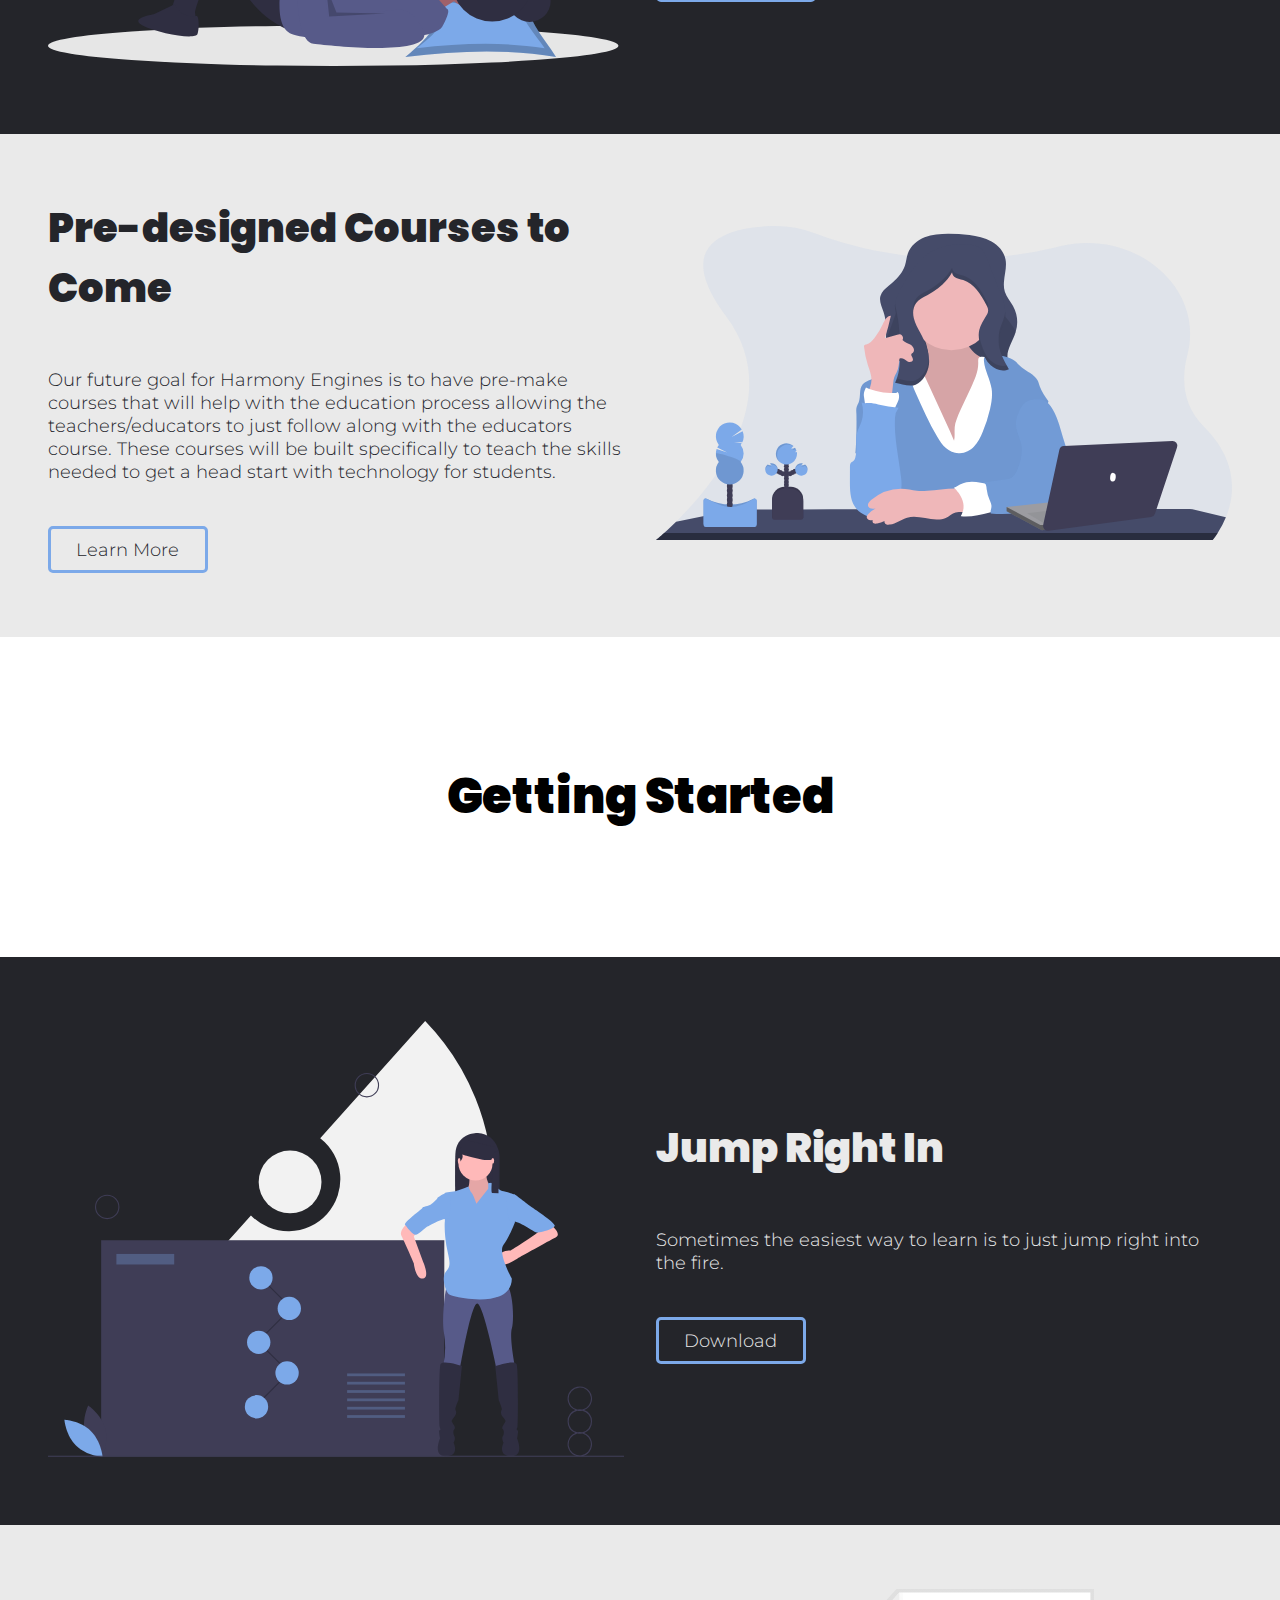
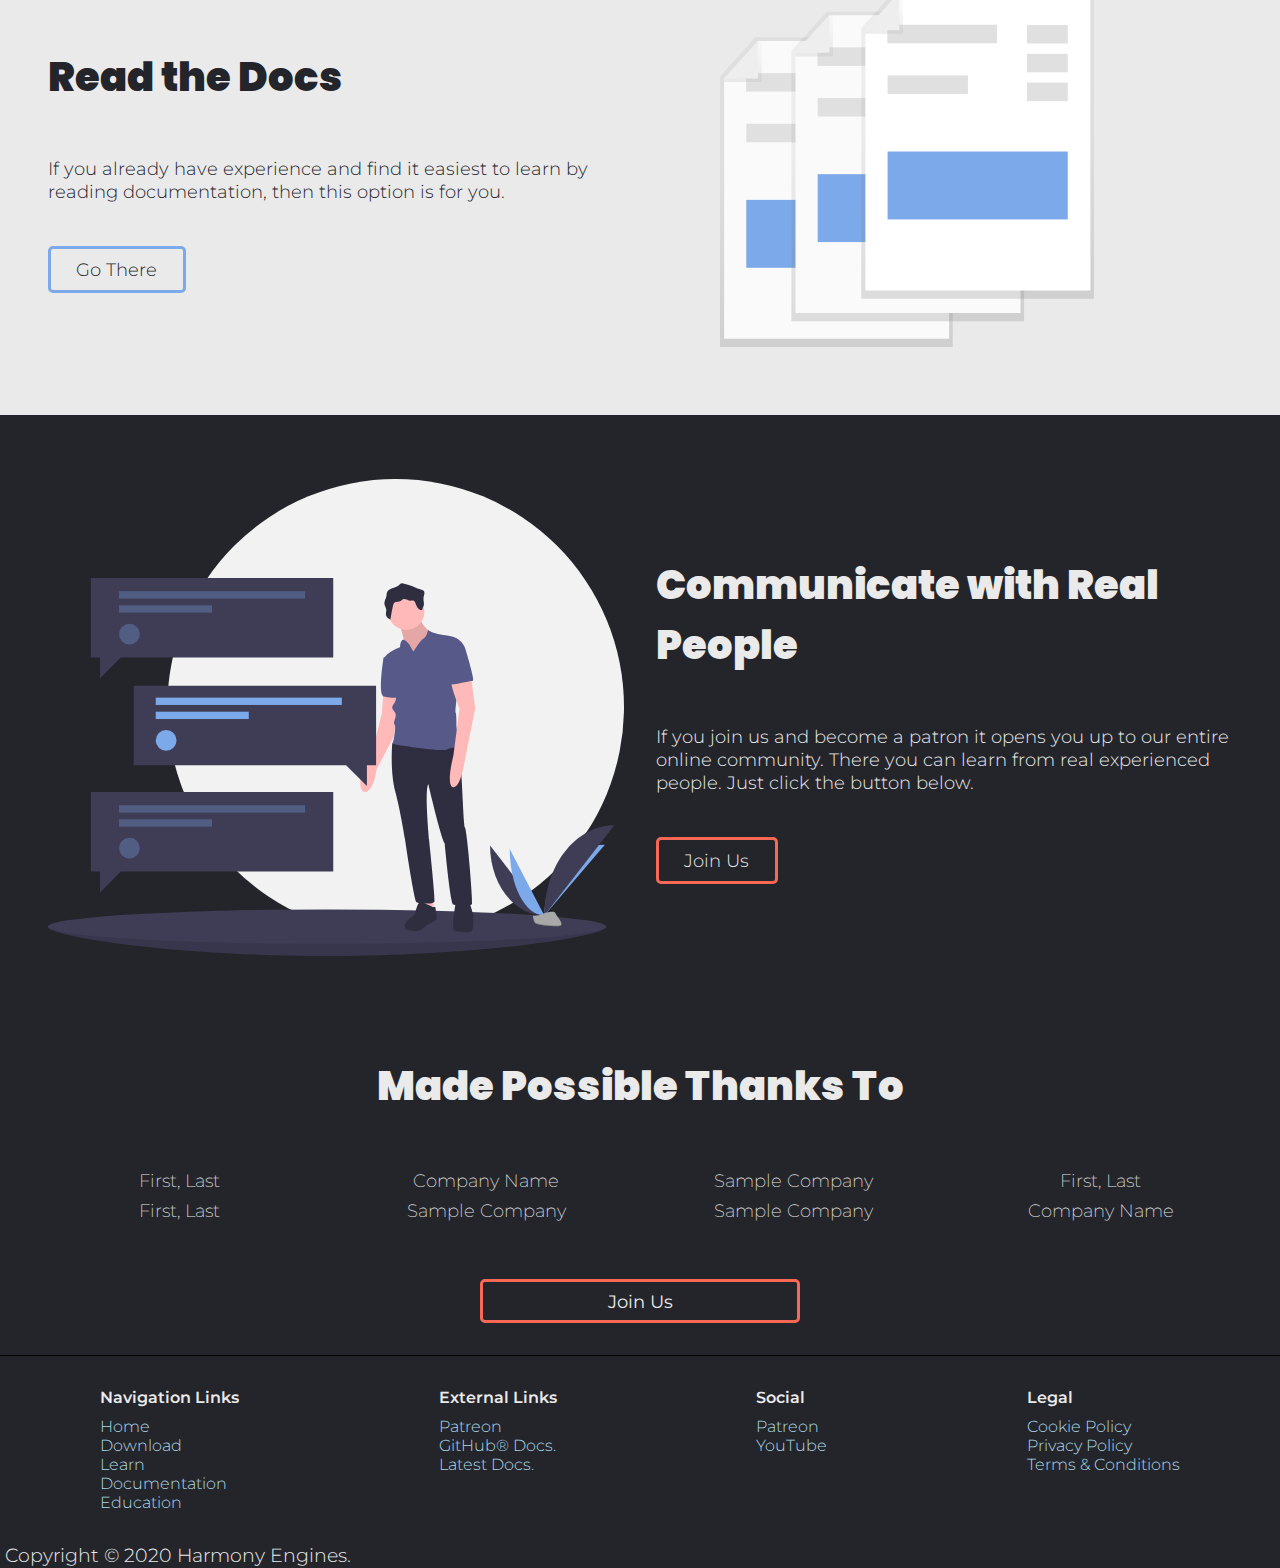
==== commit 78f516c0: "Fixed a spelling error" ====
--- a/index.html
+++ b/index.html
@@ -16,7 +16,7 @@
     <nav>
         <a href="/"><h1>Harmony Engines</h1></a>
         <ul>
-            <a href="downalod">
+            <a href="download">
                 <li>Download</li>
             </a>
             <a href="learn">
@@ -112,7 +112,7 @@
         </div>
         <div class="info">
             <h1>Easy to Learn</h1>
-            <p>Harmony Engine is easy to learn thanks to its tab-based design. It is similar to how a search engine is setup. This makes it very easy to pick-up thanks to its similarity to other pre-existing technologies.</p>
+            <p>Harmony Engine is easy to learn thanks to its tab-based design. It is similar tso how a search engine is setup. This makes it very easy to pick-up thanks to its similarity to other pre-existing technologies.</p>
             <a href="learn"><button><p>Learn More</p></button></a>
         </div>
     </section>
